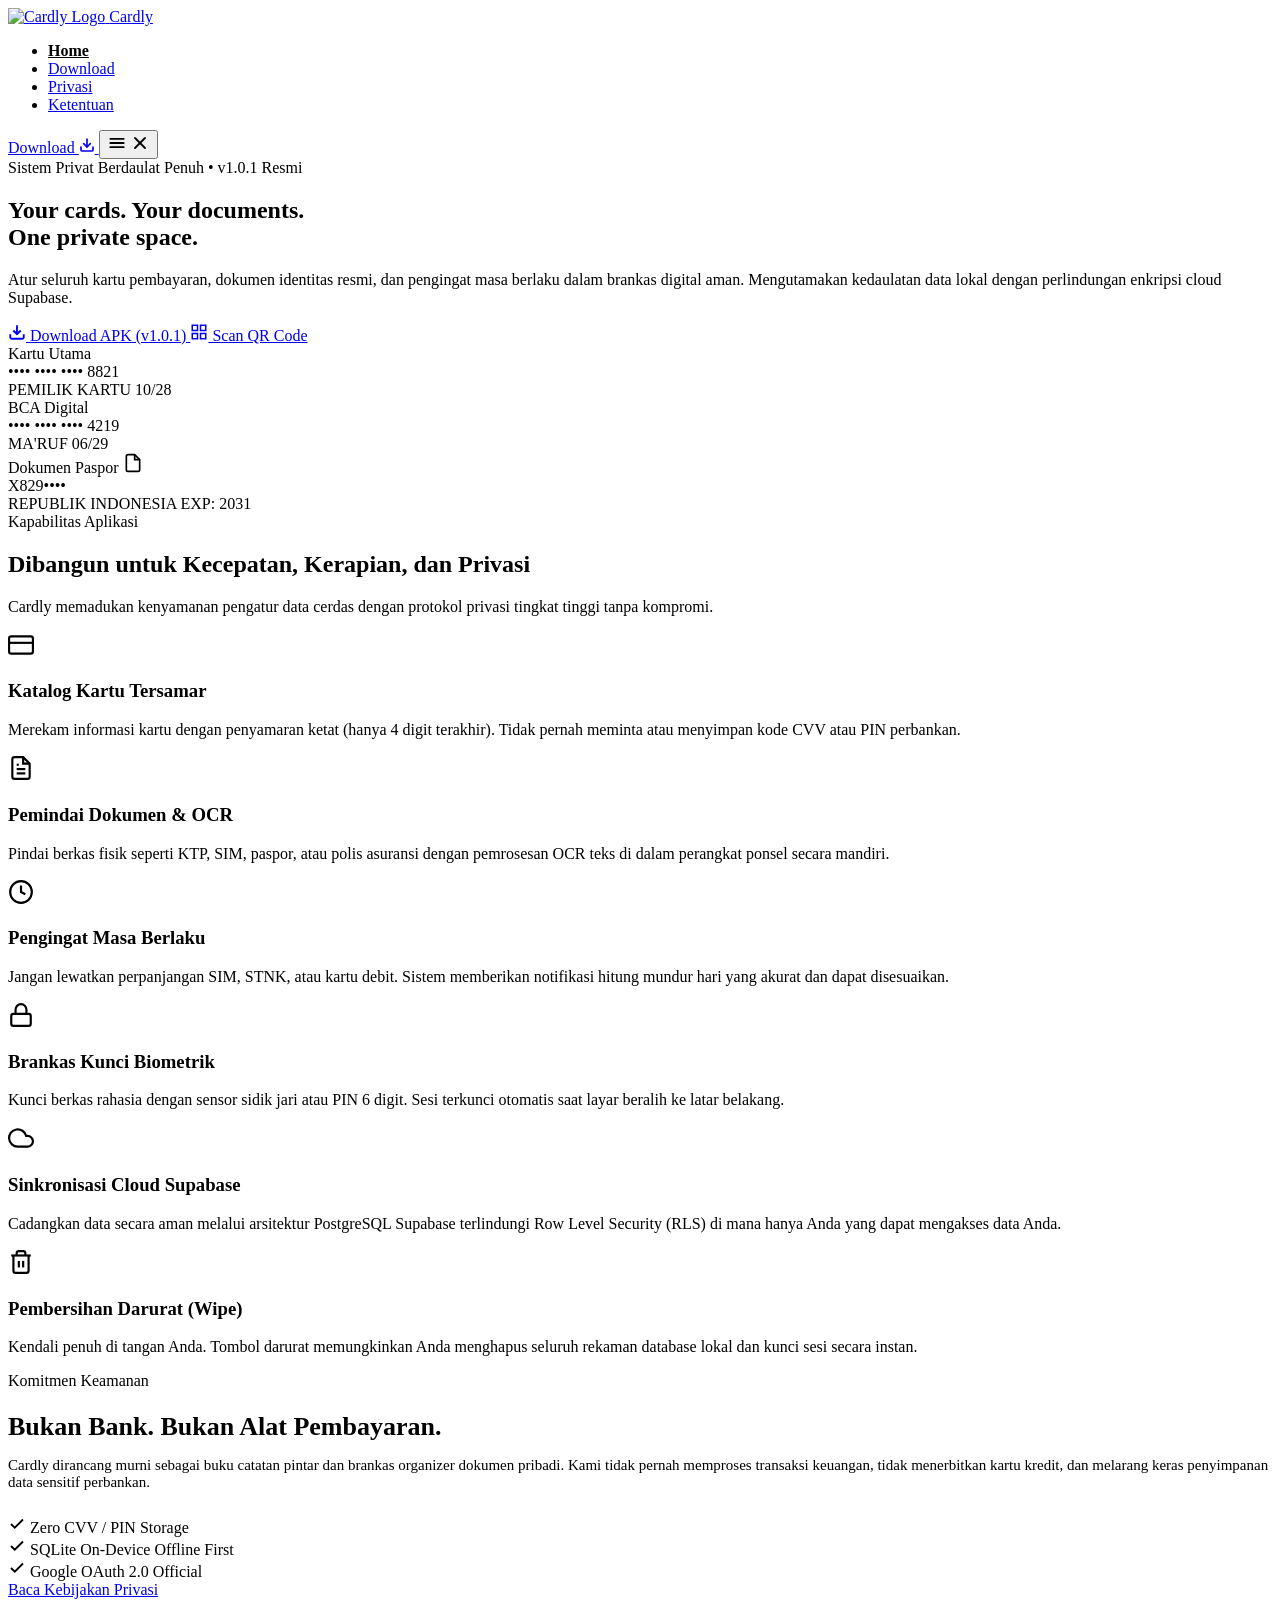
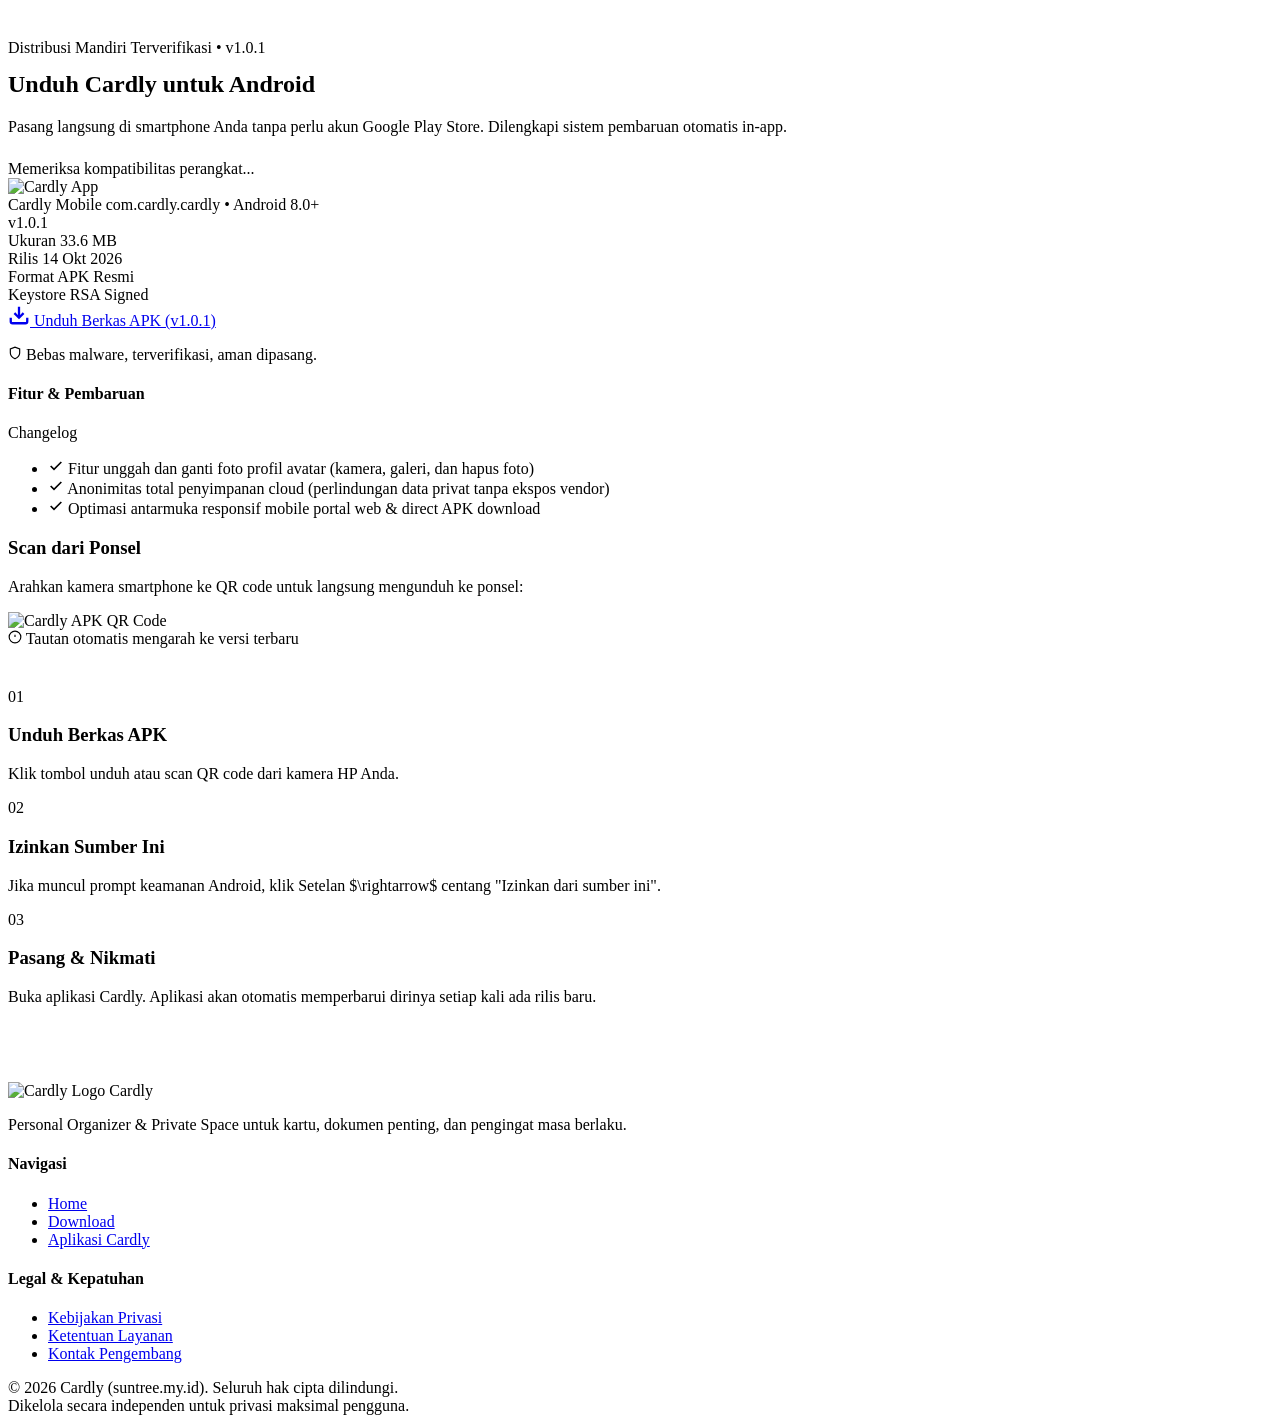
==== landing_page/index.html @ ea5ee7ed "perf(android): enable R8 minification, resource shrinking, and optimize APK to 33.6MB (-65%)" ====
<!DOCTYPE html>
<html lang="id">
<head>
  <meta charset="UTF-8">
  <meta name="viewport" content="width=device-width, initial-scale=1.0">
  <title>Cardly - Your cards. Your documents. One private space.</title>
  <meta name="description" content="Cardly adalah aplikasi pengatur kartu identitas, dokumen penting, dan pengingat masa berlaku dengan keamanan SQLite lokal dan sinkronisasi aman Supabase.">
  <meta name="keywords" content="Cardly, Card Organizer, Private Space, Secure Wallet, Document Manager, Offline-First, Supabase">
  <link rel="canonical" href="https://cardly.suntree.my.id/">
  <link rel="icon" type="image/png" sizes="32x32" href="/favicon.png?v=2">
  <link rel="icon" type="image/png" sizes="192x192" href="/app_icon.png?v=2">
  <link rel="apple-touch-icon" sizes="180x180" href="/app_icon.png?v=2">
  <link rel="stylesheet" href="/style.css">
</head>
<body>
  <!-- Ambient Glow Effects -->
  <div class="ambient-glow"></div>
  <div class="ambient-glow-bottom"></div>

  <!-- Site Navigation -->
  <header class="site-header">
    <div class="container">
      <nav class="nav-shell">
        <a href="/" class="brand-lockup">
          <img src="/logo_1.svg" alt="Cardly Logo" width="36" height="36" class="brand-logo-img">
          <span class="brand-name">Cardly</span>
        </a>
        <ul class="nav-links">
          <li><a href="/" style="color: var(--lime); font-weight: 600;">Home</a></li>
          <li><a href="/download">Download</a></li>
          <li><a href="/privacy">Privasi</a></li>
          <li><a href="/terms">Ketentuan</a></li>
        </ul>
        <div class="nav-actions">
          <a href="/download" class="nav-btn">
            Download
            <svg width="16" height="16" viewBox="0 0 24 24" fill="none" stroke="currentColor" stroke-width="2.5" stroke-linecap="round" stroke-linejoin="round"><path d="M21 15v4a2 2 0 0 1-2 2H5a2 2 0 0 1-2-2v-4"/><polyline points="7 10 12 15 17 10"/><line x1="12" y1="15" x2="12" y2="3"/></svg>
          </a>
          <button class="nav-toggle" aria-label="Buka navigasi" type="button">
            <svg class="icon-menu" width="20" height="20" viewBox="0 0 24 24" fill="none" stroke="currentColor" stroke-width="2.2" stroke-linecap="round"><line x1="4" y1="7" x2="20" y2="7"/><line x1="4" y1="12" x2="20" y2="12"/><line x1="4" y1="17" x2="20" y2="17"/></svg>
            <svg class="icon-close" width="20" height="20" viewBox="0 0 24 24" fill="none" stroke="currentColor" stroke-width="2.2" stroke-linecap="round"><line x1="18" y1="6" x2="6" y2="18"/><line x1="6" y1="6" x2="18" y2="18"/></svg>
          </button>
        </div>
      </nav>
    </div>
  </header>

  <!-- Hero Section -->
  <main>
    <section class="hero-section">
      <div class="container">
        <div class="badge-pill">
          <span class="pulse-indicator"></span>
          Sistem Privat Berdaulat Penuh • <span data-cardly-version>v1.0.1</span> Resmi
        </div>
        <h1 class="hero-title">
          Your cards. Your documents.<br>One private space.
        </h1>
        <p class="hero-subtitle">
          Atur seluruh kartu pembayaran, dokumen identitas resmi, dan pengingat masa berlaku dalam brankas digital aman. Mengutamakan kedaulatan data lokal dengan perlindungan enkripsi cloud Supabase.
        </p>
        <div class="hero-cta-group">
          <a href="/download" class="btn-primary" data-cardly-download>
            <svg width="18" height="18" viewBox="0 0 24 24" fill="none" stroke="currentColor" stroke-width="2.5"><path d="M21 15v4a2 2 0 0 1-2 2H5a2 2 0 0 1-2-2v-4"/><polyline points="7 10 12 15 17 10"/><line x1="12" y1="15" x2="12" y2="3"/></svg>
            Download APK (<span data-cardly-version>v1.0.1</span>)
          </a>
          <a href="#download" class="btn-secondary">
            <svg width="18" height="18" viewBox="0 0 24 24" fill="none" stroke="currentColor" stroke-width="2"><rect x="3" y="3" width="7" height="7"/><rect x="14" y="3" width="7" height="7"/><rect x="14" y="14" width="7" height="7"/><rect x="3" y="14" width="7" height="7"/></svg>
            Scan QR Code
          </a>
        </div>

        <!-- Floating Interactive Cards Stage -->
        <div class="showcase-stage">
          <div class="card-mockup-wrapper">
            <div class="card-visual-grid">
              <!-- Card 1: Lime Card -->
              <div class="sample-card card-lime">
                <div class="card-top">
                  <span class="card-issuer">Kartu Utama</span>
                  <div class="card-chip"></div>
                </div>
                <div class="card-number">•••• •••• •••• 8821</div>
                <div class="card-footer">
                  <span>PEMILIK KARTU</span>
                  <span>10/28</span>
                </div>
              </div>

              <!-- Card 2: Dark Charcoal Card -->
              <div class="sample-card card-ink">
                <div class="card-top">
                  <span class="card-issuer">BCA Digital</span>
                  <div class="card-chip"></div>
                </div>
                <div class="card-number">•••• •••• •••• 4219</div>
                <div class="card-footer">
                  <span>MA'RUF</span>
                  <span>06/29</span>
                </div>
              </div>

              <!-- Card 3: Ocean Blue Card -->
              <div class="sample-card card-ocean">
                <div class="card-top">
                  <span class="card-issuer">Dokumen Paspor</span>
                  <svg width="20" height="20" viewBox="0 0 24 24" fill="none" stroke="currentColor" stroke-width="2"><path d="M14 2H6a2 2 0 0 0-2 2v16a2 2 0 0 0 2 2h12a2 2 0 0 0 2-2V8z"/><polyline points="14 2 14 8 20 8"/></svg>
                </div>
                <div class="card-number">X829••••</div>
                <div class="card-footer">
                  <span>REPUBLIK INDONESIA</span>
                  <span>EXP: 2031</span>
                </div>
              </div>
            </div>
          </div>
        </div>
      </div>
    </section>

    <!-- Features Section -->
    <section id="features" class="container">
      <div class="section-heading-wrap">
        <span class="section-tag">Kapabilitas Aplikasi</span>
        <h2 class="section-title">Dibangun untuk Kecepatan, Kerapian, dan Privasi</h2>
        <p class="section-desc">Cardly memadukan kenyamanan pengatur data cerdas dengan protokol privasi tingkat tinggi tanpa kompromi.</p>
      </div>

      <div class="features-grid">
        <div class="feature-card">
          <div class="feature-icon">
            <svg width="26" height="26" viewBox="0 0 24 24" fill="none" stroke="currentColor" stroke-width="2"><rect x="1" y="4" width="22" height="16" rx="2" ry="2"/><line x1="1" y1="10" x2="23" y2="10"/></svg>
          </div>
          <h3 class="feature-title">Katalog Kartu Tersamar</h3>
          <p class="feature-desc">Merekam informasi kartu dengan penyamaran ketat (hanya 4 digit terakhir). Tidak pernah meminta atau menyimpan kode CVV atau PIN perbankan.</p>
        </div>

        <div class="feature-card">
          <div class="feature-icon">
            <svg width="26" height="26" viewBox="0 0 24 24" fill="none" stroke="currentColor" stroke-width="2"><path d="M14 2H6a2 2 0 0 0-2 2v16a2 2 0 0 0 2 2h12a2 2 0 0 0 2-2V8z"/><polyline points="14 2 14 8 20 8"/><line x1="16" y1="13" x2="8" y2="13"/><line x1="16" y1="17" x2="8" y2="17"/><polyline points="10 9 9 9 8 9"/></svg>
          </div>
          <h3 class="feature-title">Pemindai Dokumen & OCR</h3>
          <p class="feature-desc">Pindai berkas fisik seperti KTP, SIM, paspor, atau polis asuransi dengan pemrosesan OCR teks di dalam perangkat ponsel secara mandiri.</p>
        </div>

        <div class="feature-card">
          <div class="feature-icon">
            <svg width="26" height="26" viewBox="0 0 24 24" fill="none" stroke="currentColor" stroke-width="2"><circle cx="12" cy="12" r="10"/><polyline points="12 6 12 12 16 14"/></svg>
          </div>
          <h3 class="feature-title">Pengingat Masa Berlaku</h3>
          <p class="feature-desc">Jangan lewatkan perpanjangan SIM, STNK, atau kartu debit. Sistem memberikan notifikasi hitung mundur hari yang akurat dan dapat disesuaikan.</p>
        </div>

        <div class="feature-card">
          <div class="feature-icon">
            <svg width="26" height="26" viewBox="0 0 24 24" fill="none" stroke="currentColor" stroke-width="2"><rect x="3" y="11" width="18" height="11" rx="2" ry="2"/><path d="M7 11V7a5 5 0 0 1 10 0v4"/></svg>
          </div>
          <h3 class="feature-title">Brankas Kunci Biometrik</h3>
          <p class="feature-desc">Kunci berkas rahasia dengan sensor sidik jari atau PIN 6 digit. Sesi terkunci otomatis saat layar beralih ke latar belakang.</p>
        </div>

        <div class="feature-card">
          <div class="feature-icon">
            <svg width="26" height="26" viewBox="0 0 24 24" fill="none" stroke="currentColor" stroke-width="2"><path d="M18 10h-1.26A8 8 0 1 0 9 20h9a5 5 0 0 0 0-10z"/></svg>
          </div>
          <h3 class="feature-title">Sinkronisasi Cloud Supabase</h3>
          <p class="feature-desc">Cadangkan data secara aman melalui arsitektur PostgreSQL Supabase terlindungi Row Level Security (RLS) di mana hanya Anda yang dapat mengakses data Anda.</p>
        </div>

        <div class="feature-card">
          <div class="feature-icon">
            <svg width="26" height="26" viewBox="0 0 24 24" fill="none" stroke="currentColor" stroke-width="2"><polyline points="3 6 5 6 21 6"/><path d="M19 6v14a2 2 0 0 1-2 2H7a2 2 0 0 1-2-2V6m3 0V4a2 2 0 0 1 2-2h4a2 2 0 0 1 2 2v2"/><line x1="10" y1="11" x2="10" y2="17"/><line x1="14" y1="11" x2="14" y2="17"/></svg>
          </div>
          <h3 class="feature-title">Pembersihan Darurat (Wipe)</h3>
          <p class="feature-desc">Kendali penuh di tangan Anda. Tombol darurat memungkinkan Anda menghapus seluruh rekaman database lokal dan kunci sesi secara instan.</p>
        </div>
      </div>
    </section>

    <!-- Security Section -->
    <section id="security" class="container">
      <div class="security-banner">
        <div class="security-content">
          <span class="section-tag">Komitmen Keamanan</span>
          <h2 style="font-size: 26px; font-weight: 700; margin-bottom: 12px;">Bukan Bank. Bukan Alat Pembayaran.</h2>
          <p style="color: var(--text-secondary); font-size: 15px; margin-bottom: 24px;">
            Cardly dirancang murni sebagai buku catatan pintar dan brankas organizer dokumen pribadi. Kami tidak pernah memproses transaksi keuangan, tidak menerbitkan kartu kredit, dan melarang keras penyimpanan data sensitif perbankan.
          </p>
          <div class="security-badges">
            <div class="badge-item">
              <svg width="18" height="18" viewBox="0 0 24 24" fill="none" stroke="currentColor" stroke-width="2.5"><polyline points="20 6 9 17 4 12"/></svg>
              Zero CVV / PIN Storage
            </div>
            <div class="badge-item">
              <svg width="18" height="18" viewBox="0 0 24 24" fill="none" stroke="currentColor" stroke-width="2.5"><polyline points="20 6 9 17 4 12"/></svg>
              SQLite On-Device Offline First
            </div>
            <div class="badge-item">
              <svg width="18" height="18" viewBox="0 0 24 24" fill="none" stroke="currentColor" stroke-width="2.5"><polyline points="20 6 9 17 4 12"/></svg>
              Google OAuth 2.0 Official
            </div>
          </div>
        </div>
        <div>
          <a href="privacy.html" class="btn-primary" style="white-space: nowrap;">
            Baca Kebijakan Privasi
          </a>
        </div>
      </div>
    </section>

    <!-- Modern Download Section on Homepage -->
    <section id="download" class="container" style="padding-top: 40px; padding-bottom: 60px;">
      <div class="download-portal-hero" style="padding: 0;">
        <div class="badge-pill">
          <span class="pulse-indicator"></span>
          Distribusi Mandiri Terverifikasi • <span data-cardly-version>v1.0.1</span>
        </div>

        <h2 class="section-title" style="margin-top: 14px;">
          Unduh Cardly untuk Android
        </h2>
        <p class="section-desc" style="margin-bottom: 24px;">
          Pasang langsung di smartphone Anda tanpa perlu akun Google Play Store. Dilengkapi sistem pembaruan otomatis in-app.
        </p>

        <div class="device-detection-banner" data-device-hint>
          <span class="device-dot online"></span>
          Memeriksa kompatibilitas perangkat...
        </div>

        <!-- Download Cards Grid -->
        <div class="download-card-grid">
          <div class="download-action-card">
            <div class="card-brand-header">
              <div class="cardly-app-badge">
                <img src="/app_icon_120.png" alt="Cardly App" width="56" height="56" class="app-avatar-img">
                <div class="badge-text-meta">
                  <span class="app-title-main">Cardly Mobile</span>
                  <span class="app-package-sub">com.cardly.cardly • Android 8.0+</span>
                </div>
              </div>
              <div class="version-tag-pill" data-cardly-version>v1.0.1</div>
            </div>

            <div class="specs-pill-group">
              <div class="spec-chip">
                <span class="spec-label">Ukuran</span>
                <span class="spec-val" data-cardly-size>33.6 MB</span>
              </div>
              <div class="spec-chip">
                <span class="spec-label">Rilis</span>
                <span class="spec-val" data-cardly-date>14 Okt 2026</span>
              </div>
              <div class="spec-chip">
                <span class="spec-label">Format</span>
                <span class="spec-val">APK Resmi</span>
              </div>
              <div class="spec-chip">
                <span class="spec-label">Keystore</span>
                <span class="spec-val">RSA Signed</span>
              </div>
            </div>

            <div class="download-cta-block">
              <a href="https://github.com/Mrmarc-bit/cardly_apps/releases/download/v1.0.1/cardly-release-v1.0.1.apk" class="btn-primary btn-download-giant" data-cardly-download>
                <svg width="22" height="22" viewBox="0 0 24 24" fill="none" stroke="currentColor" stroke-width="2.5"><path d="M21 15v4a2 2 0 0 1-2 2H5a2 2 0 0 1-2-2v-4"/><polyline points="7 10 12 15 17 10"/><line x1="12" y1="15" x2="12" y2="3"/></svg>
                <span>Unduh Berkas APK (<span data-cardly-version>v1.0.1</span>)</span>
              </a>
              <p class="download-safety-notice">
                <svg width="14" height="14" viewBox="0 0 24 24" fill="none" stroke="currentColor" stroke-width="2"><path d="M12 22s8-4 8-10V5l-8-3-8 3v7c0 6 8 10 8 10z"/></svg>
                Bebas malware, terverifikasi, aman dipasang.
              </p>
            </div>

            <div class="changelog-card-inner">
              <div class="changelog-header-row">
                <h4>Fitur & Pembaruan</h4>
                <span class="changelog-badge-new">Changelog</span>
              </div>
              <ul class="changelog-bullet-list" data-cardly-changelog>
                <li class="changelog-item">
                  <svg class="changelog-icon" width="16" height="16" viewBox="0 0 24 24" fill="none" stroke="currentColor" stroke-width="2.5"><polyline points="20 6 9 17 4 12"/></svg>
                  <span>Fitur unggah dan ganti foto profil avatar (kamera, galeri, dan hapus foto)</span>
                </li>
                <li class="changelog-item">
                  <svg class="changelog-icon" width="16" height="16" viewBox="0 0 24 24" fill="none" stroke="currentColor" stroke-width="2.5"><polyline points="20 6 9 17 4 12"/></svg>
                  <span>Anonimitas total penyimpanan cloud (perlindungan data privat tanpa ekspos vendor)</span>
                </li>
                <li class="changelog-item">
                  <svg class="changelog-icon" width="16" height="16" viewBox="0 0 24 24" fill="none" stroke="currentColor" stroke-width="2.5"><polyline points="20 6 9 17 4 12"/></svg>
                  <span>Optimasi antarmuka responsif mobile portal web & direct APK download</span>
                </li>
              </ul>
            </div>
          </div>

          <div class="download-qr-card">
            <div class="qr-box-wrapper">
              <h3 class="qr-heading">Scan dari Ponsel</h3>
              <p class="qr-caption">Arahkan kamera smartphone ke QR code untuk langsung mengunduh ke ponsel:</p>
              
              <div class="qr-code-frame">
                <img src="https://api.qrserver.com/v1/create-qr-code/?size=220x220&margin=10&color=17-17-17&bgcolor=200-244-90&data=https%3A%2F%2Fgithub.com%2FMrmarc-bit%2Fcardly_apps%2Freleases%2Fdownload%2Fv1.0.1%2Fcardly-release-v1.0.1.apk" alt="Cardly APK QR Code" class="qr-image" data-cardly-qr>
              </div>

              <div class="qr-hint-pill">
                <svg width="14" height="14" viewBox="0 0 24 24" fill="none" stroke="currentColor" stroke-width="2"><circle cx="12" cy="12" r="10"/><line x1="12" y1="8" x2="12" y2="12"/><line x1="12" y1="16" x2="12.01" y2="16"/></svg>
                Tautan otomatis mengarah ke versi terbaru
              </div>
            </div>
          </div>
        </div>

        <!-- 3-Step Guide -->
        <div class="steps-grid" style="margin-top: 40px;">
          <div class="step-card">
            <div class="step-number">01</div>
            <h3 class="step-title">Unduh Berkas APK</h3>
            <p class="step-desc">Klik tombol unduh atau scan QR code dari kamera HP Anda.</p>
          </div>
          <div class="step-card">
            <div class="step-number">02</div>
            <h3 class="step-title">Izinkan Sumber Ini</h3>
            <p class="step-desc">Jika muncul prompt keamanan Android, klik Setelan $\rightarrow$ centang "Izinkan dari sumber ini".</p>
          </div>
          <div class="step-card">
            <div class="step-number">03</div>
            <h3 class="step-title">Pasang & Nikmati</h3>
            <p class="step-desc">Buka aplikasi Cardly. Aplikasi akan otomatis memperbarui dirinya setiap kali ada rilis baru.</p>
          </div>
        </div>
      </div>
    </section>
  </main>

  <!-- Site Footer -->
  <footer class="site-footer">
    <div class="container">
      <div class="footer-grid">
        <div class="footer-brand">
          <div class="brand-lockup">
            <img src="/logo_1.svg" alt="Cardly Logo" width="36" height="36" class="brand-logo-img">
            <span class="brand-name">Cardly</span>
          </div>
          <p>Personal Organizer & Private Space untuk kartu, dokumen penting, dan pengingat masa berlaku.</p>
        </div>

        <div class="footer-col">
          <h4>Navigasi</h4>
          <ul>
            <li><a href="/">Home</a></li>
            <li><a href="/download">Download</a></li>
            <li><a href="https://cardly.suntree.my.id">Aplikasi Cardly</a></li>
          </ul>
        </div>

        <div class="footer-col">
          <h4>Legal & Kepatuhan</h4>
          <ul>
            <li><a href="/privacy">Kebijakan Privasi</a></li>
            <li><a href="/terms">Ketentuan Layanan</a></li>
            <li><a href="mailto:muchlisinmaruf@gmail.com">Kontak Pengembang</a></li>
          </ul>
        </div>
      </div>

      <div class="footer-bottom">
        <div>&copy; 2026 Cardly (suntree.my.id). Seluruh hak cipta dilindungi.</div>
        <div>Dikelola secara independen untuk privasi maksimal pengguna.</div>
      </div>
    </div>
  </footer>

  <!-- Script Realtime Updater -->
  <script src="/app-updater.js"></script>
</body>
</html>
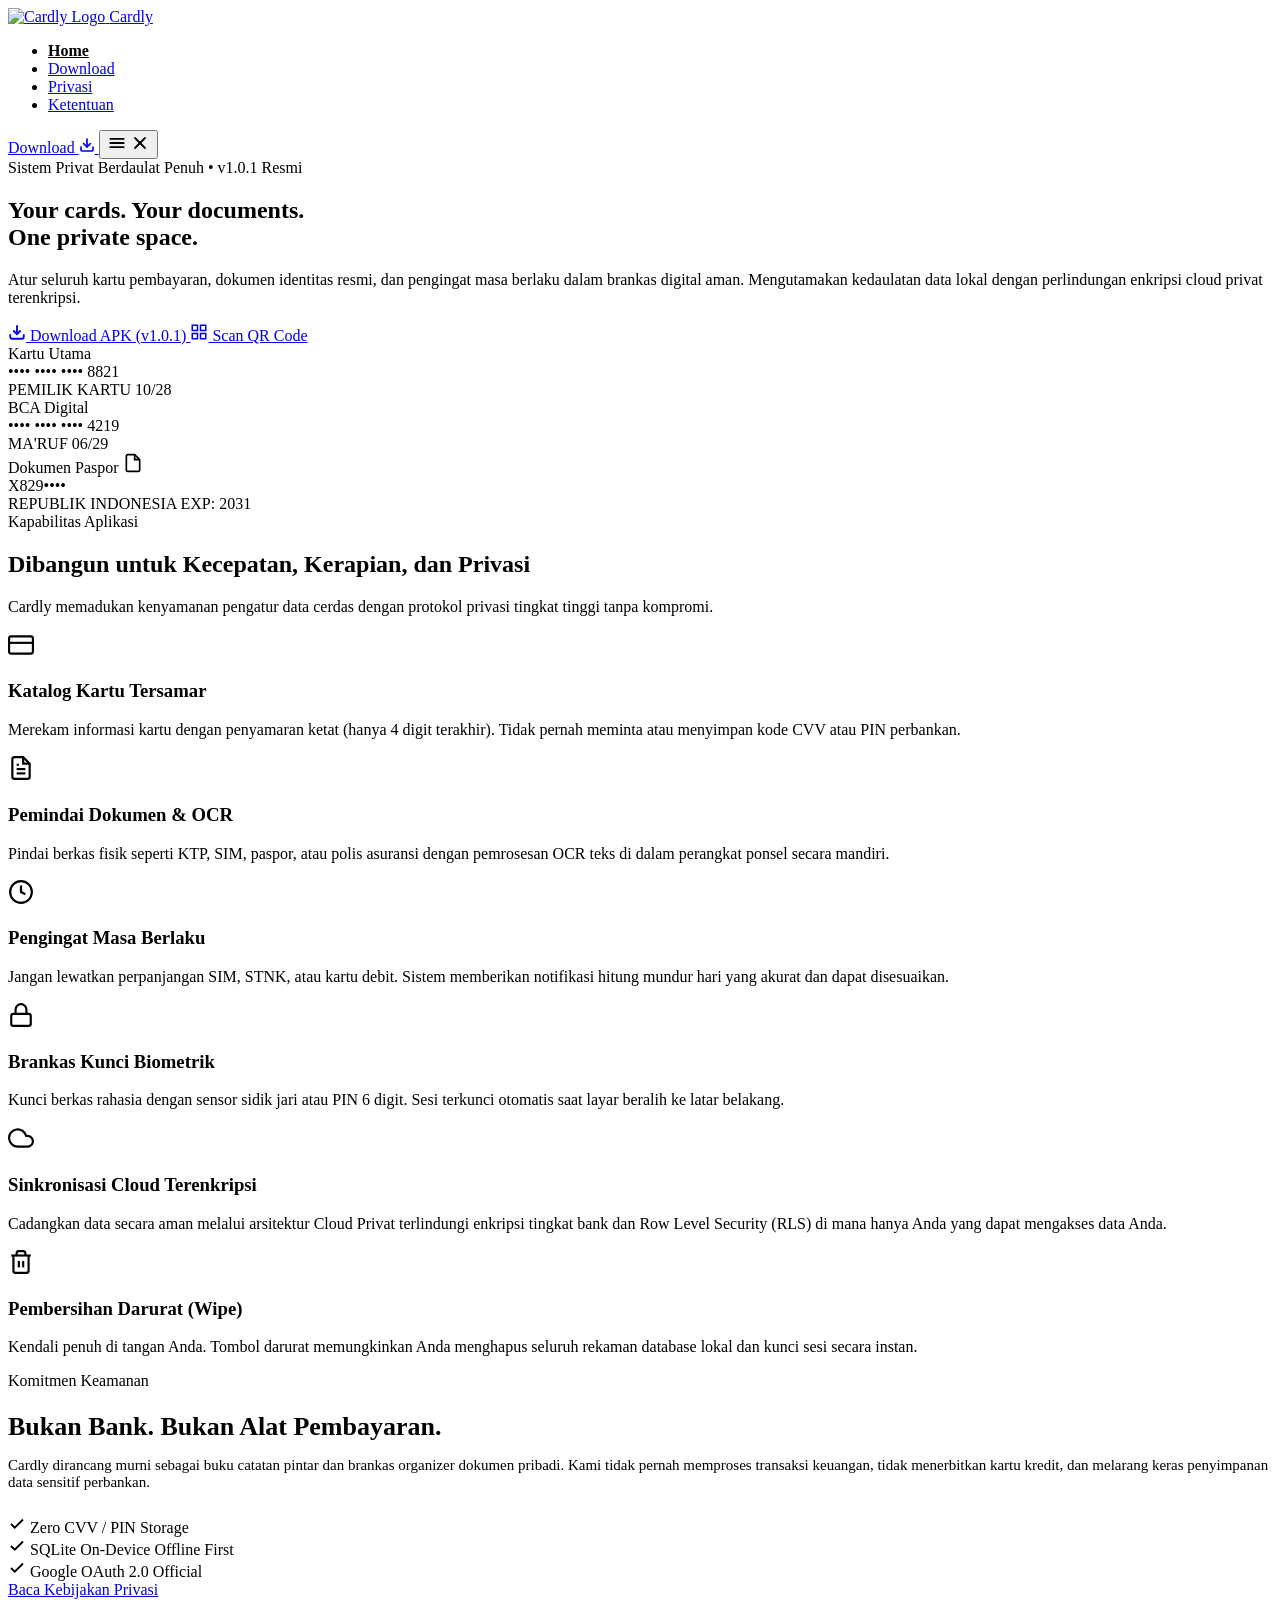
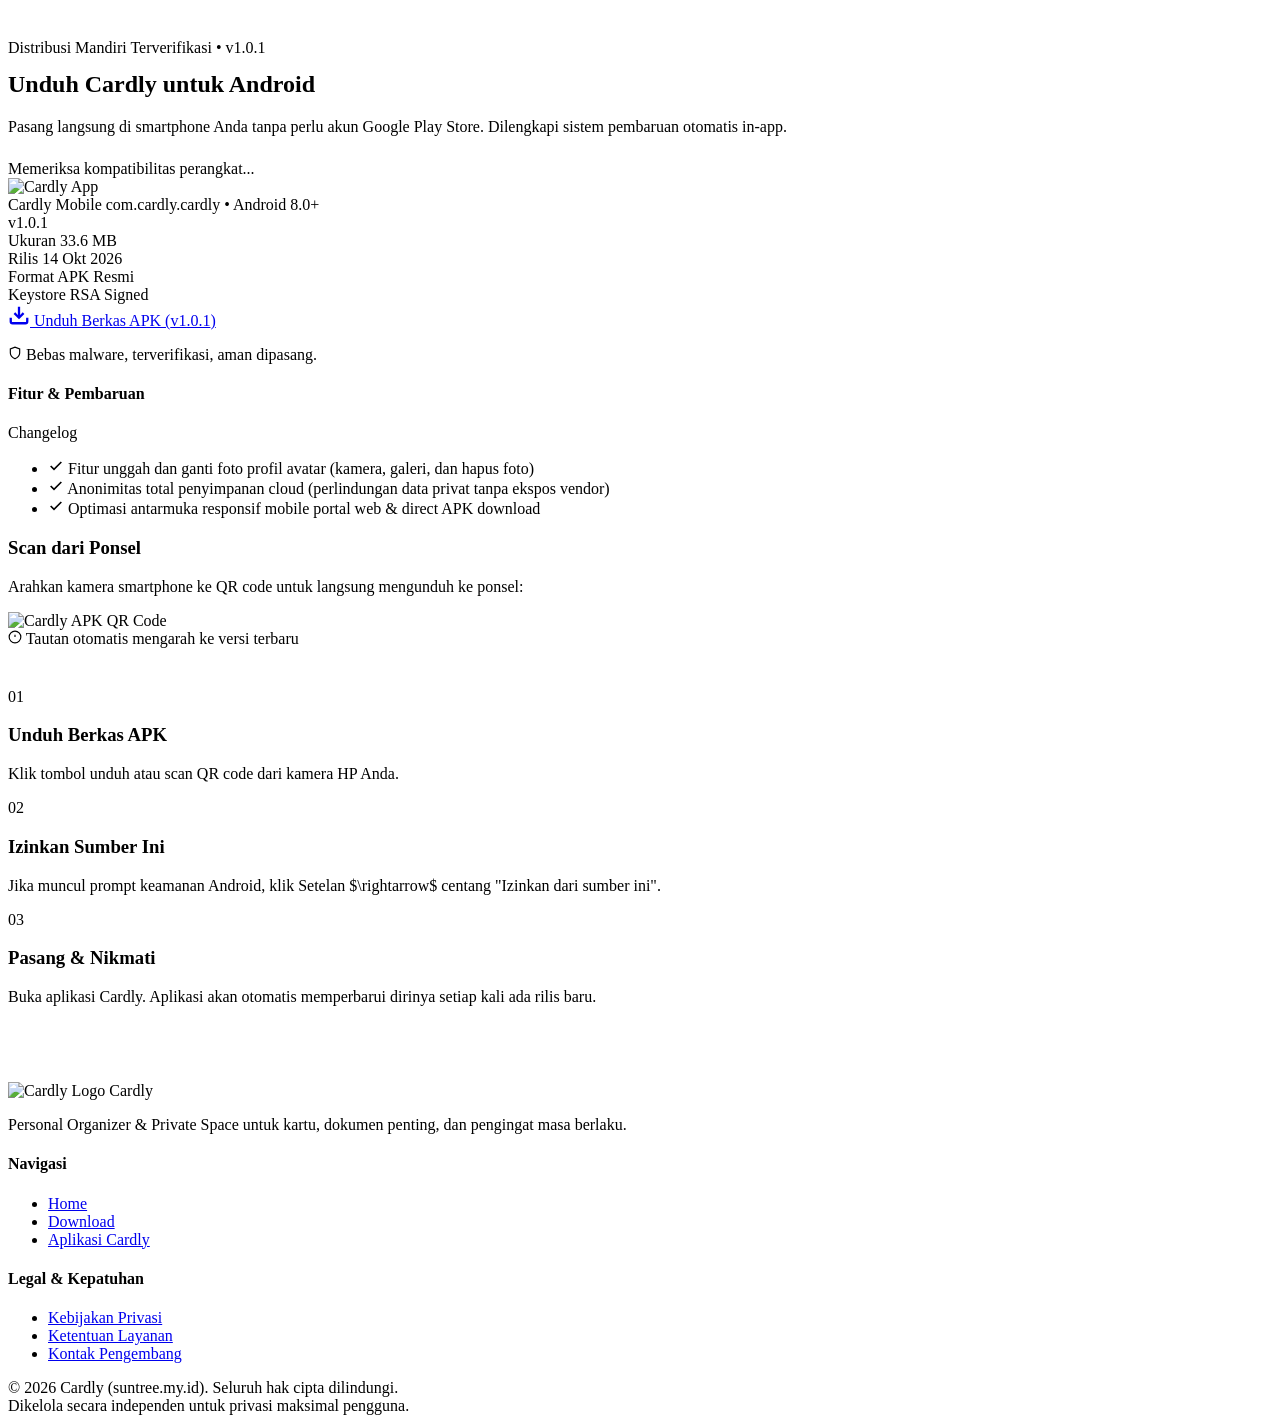
==== commit a94d5d46: "feat(web): intelligent device detection, auto-updater multi-arch variants, and zero manual edits" ====
--- a/landing_page/index.html
+++ b/landing_page/index.html
@@ -4,8 +4,8 @@
   <meta charset="UTF-8">
   <meta name="viewport" content="width=device-width, initial-scale=1.0">
   <title>Cardly - Your cards. Your documents. One private space.</title>
-  <meta name="description" content="Cardly adalah aplikasi pengatur kartu identitas, dokumen penting, dan pengingat masa berlaku dengan keamanan SQLite lokal dan sinkronisasi aman Supabase.">
-  <meta name="keywords" content="Cardly, Card Organizer, Private Space, Secure Wallet, Document Manager, Offline-First, Supabase">
+  <meta name="description" content="Cardly adalah aplikasi pengatur kartu identitas, dokumen penting, dan pengingat masa berlaku dengan keamanan SQLite lokal dan sinkronisasi cloud privat terenkripsi.">
+  <meta name="keywords" content="Cardly, Card Organizer, Private Space, Secure Wallet, Document Manager, Offline-First, Private Cloud">
   <link rel="canonical" href="https://cardly.suntree.my.id/">
   <link rel="icon" type="image/png" sizes="32x32" href="/favicon.png?v=2">
   <link rel="icon" type="image/png" sizes="192x192" href="/app_icon.png?v=2">
@@ -57,7 +57,7 @@
           Your cards. Your documents.<br>One private space.
         </h1>
         <p class="hero-subtitle">
-          Atur seluruh kartu pembayaran, dokumen identitas resmi, dan pengingat masa berlaku dalam brankas digital aman. Mengutamakan kedaulatan data lokal dengan perlindungan enkripsi cloud Supabase.
+          Atur seluruh kartu pembayaran, dokumen identitas resmi, dan pengingat masa berlaku dalam brankas digital aman. Mengutamakan kedaulatan data lokal dengan perlindungan enkripsi cloud privat terenkripsi.
         </p>
         <div class="hero-cta-group">
           <a href="/download" class="btn-primary" data-cardly-download>
@@ -163,8 +163,8 @@
           <div class="feature-icon">
             <svg width="26" height="26" viewBox="0 0 24 24" fill="none" stroke="currentColor" stroke-width="2"><path d="M18 10h-1.26A8 8 0 1 0 9 20h9a5 5 0 0 0 0-10z"/></svg>
           </div>
-          <h3 class="feature-title">Sinkronisasi Cloud Supabase</h3>
-          <p class="feature-desc">Cadangkan data secara aman melalui arsitektur PostgreSQL Supabase terlindungi Row Level Security (RLS) di mana hanya Anda yang dapat mengakses data Anda.</p>
+          <h3 class="feature-title">Sinkronisasi Cloud Terenkripsi</h3>
+          <p class="feature-desc">Cadangkan data secara aman melalui arsitektur Cloud Privat terlindungi enkripsi tingkat bank dan Row Level Security (RLS) di mana hanya Anda yang dapat mengakses data Anda.</p>
         </div>
 
         <div class="feature-card">
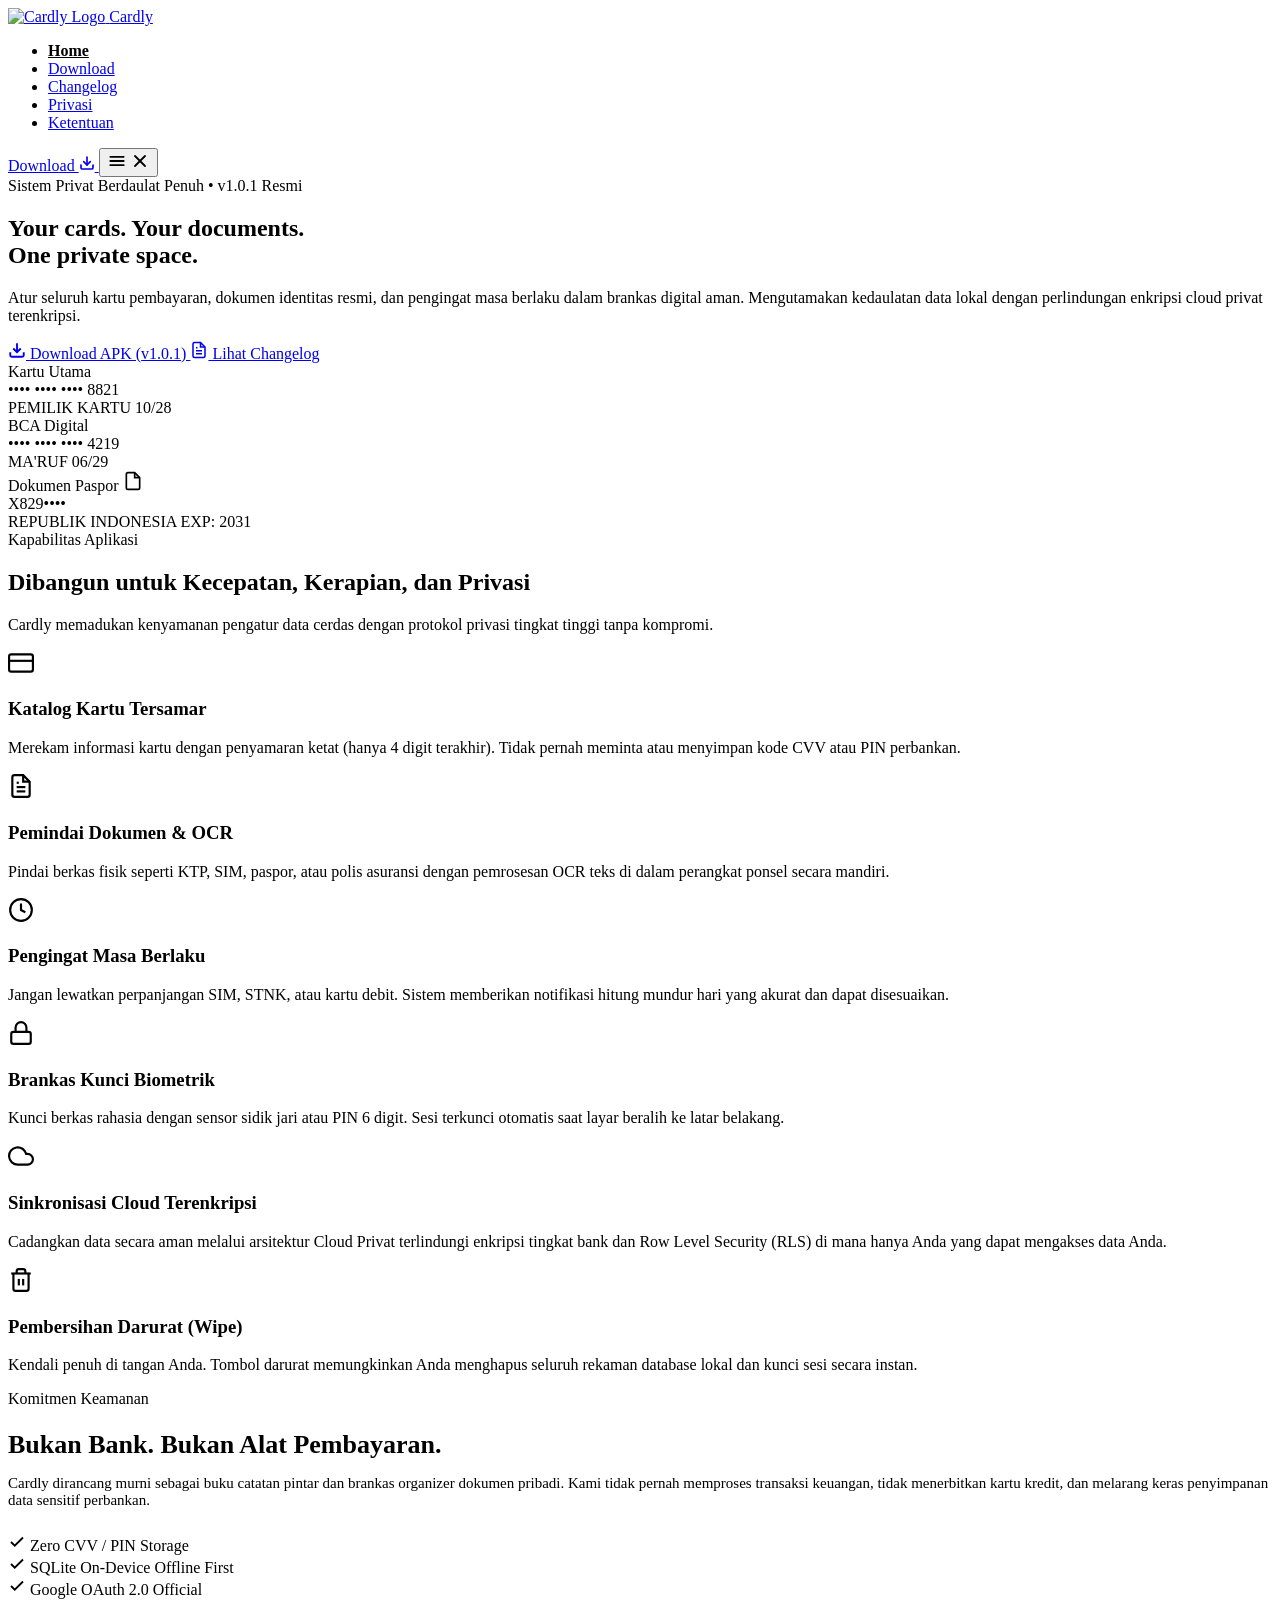
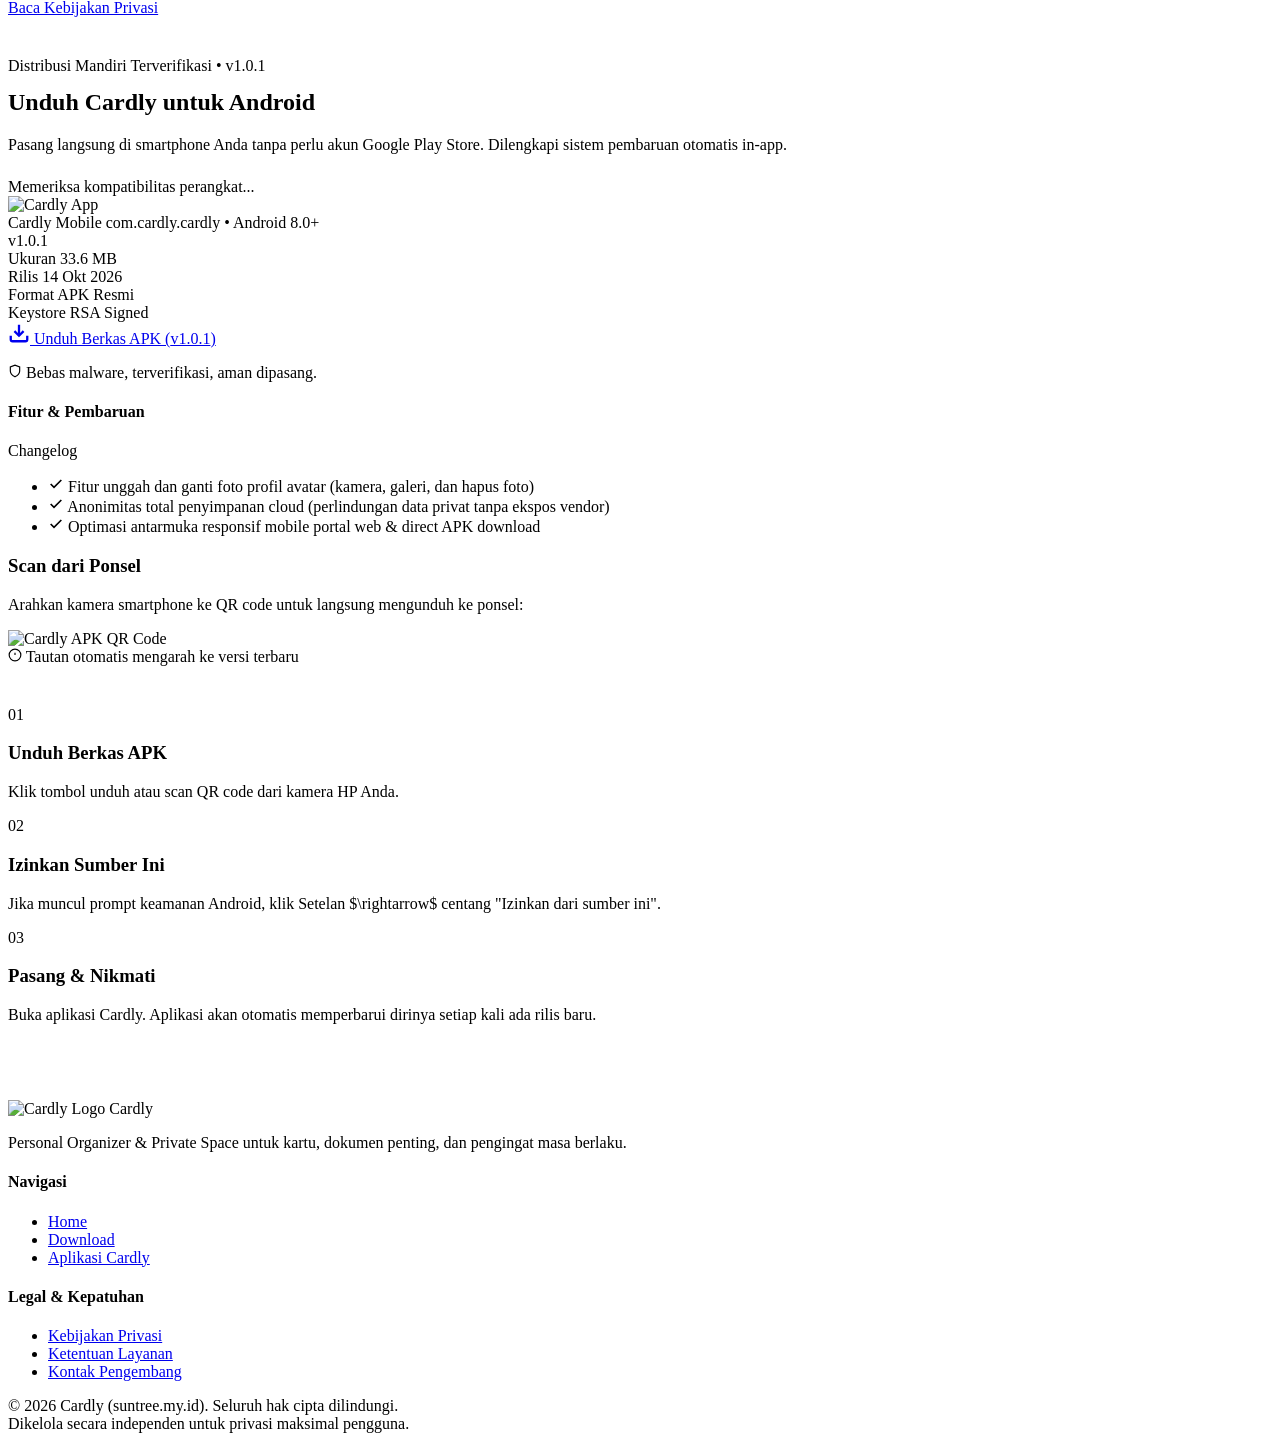
==== commit f170d504: "feat(web): remove scan QR section, implement shadcn-inspired changelog timeline, and add Universal A" ====
--- a/landing_page/index.html
+++ b/landing_page/index.html
@@ -28,6 +28,7 @@
         <ul class="nav-links">
           <li><a href="/" style="color: var(--lime); font-weight: 600;">Home</a></li>
           <li><a href="/download">Download</a></li>
+          <li><a href="/download#changelog">Changelog</a></li>
           <li><a href="/privacy">Privasi</a></li>
           <li><a href="/terms">Ketentuan</a></li>
         </ul>
@@ -64,9 +65,9 @@
             <svg width="18" height="18" viewBox="0 0 24 24" fill="none" stroke="currentColor" stroke-width="2.5"><path d="M21 15v4a2 2 0 0 1-2 2H5a2 2 0 0 1-2-2v-4"/><polyline points="7 10 12 15 17 10"/><line x1="12" y1="15" x2="12" y2="3"/></svg>
             Download APK (<span data-cardly-version>v1.0.1</span>)
           </a>
-          <a href="#download" class="btn-secondary">
-            <svg width="18" height="18" viewBox="0 0 24 24" fill="none" stroke="currentColor" stroke-width="2"><rect x="3" y="3" width="7" height="7"/><rect x="14" y="3" width="7" height="7"/><rect x="14" y="14" width="7" height="7"/><rect x="3" y="14" width="7" height="7"/></svg>
-            Scan QR Code
+          <a href="/download#changelog" class="btn-secondary">
+            <svg width="18" height="18" viewBox="0 0 24 24" fill="none" stroke="currentColor" stroke-width="2"><path d="M14 2H6a2 2 0 0 0-2 2v16a2 2 0 0 0 2 2h12a2 2 0 0 0 2-2V8z"/><polyline points="14 2 14 8 20 8"/><line x1="16" y1="13" x2="8" y2="13"/><line x1="16" y1="17" x2="8" y2="17"/><polyline points="10 9 9 9 8 9"/></svg>
+            Lihat Changelog
           </a>
         </div>
 
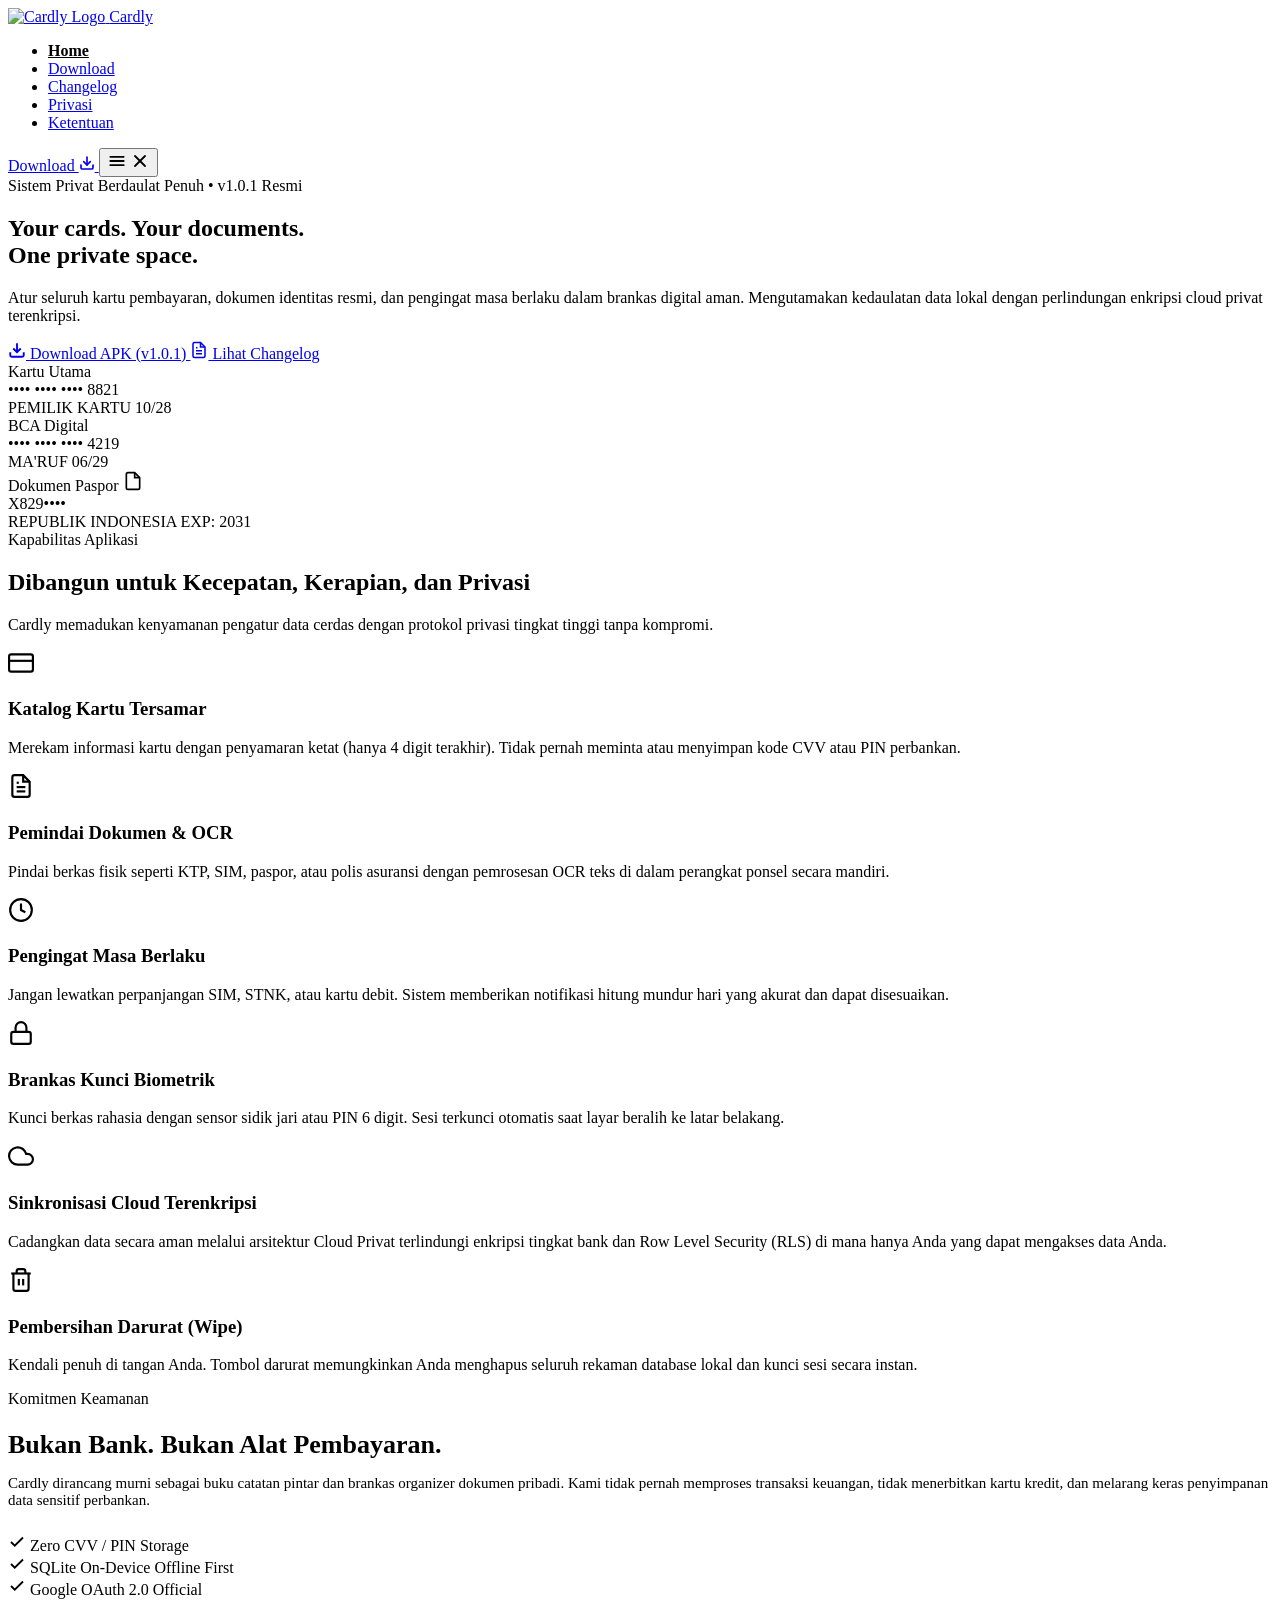
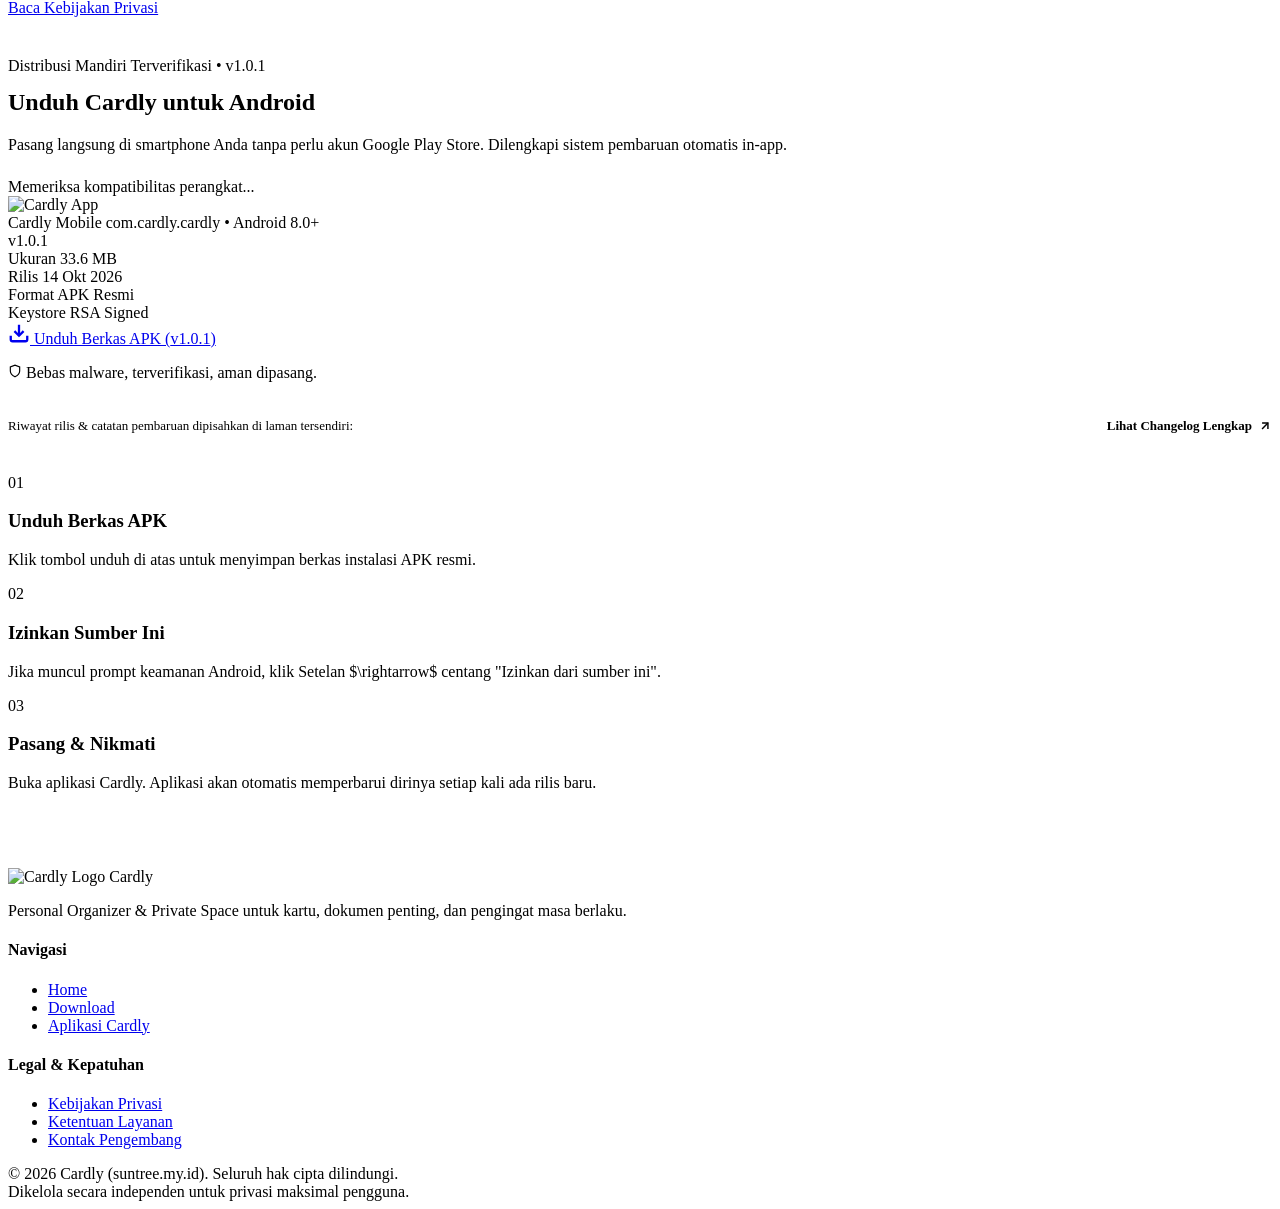
==== commit e1828ade: "feat(web): remove all QR scan sections and create dedicated /changelog page" ====
--- a/landing_page/index.html
+++ b/landing_page/index.html
@@ -28,7 +28,7 @@
         <ul class="nav-links">
           <li><a href="/" style="color: var(--lime); font-weight: 600;">Home</a></li>
           <li><a href="/download">Download</a></li>
-          <li><a href="/download#changelog">Changelog</a></li>
+          <li><a href="/changelog">Changelog</a></li>
           <li><a href="/privacy">Privasi</a></li>
           <li><a href="/terms">Ketentuan</a></li>
         </ul>
@@ -65,7 +65,7 @@
             <svg width="18" height="18" viewBox="0 0 24 24" fill="none" stroke="currentColor" stroke-width="2.5"><path d="M21 15v4a2 2 0 0 1-2 2H5a2 2 0 0 1-2-2v-4"/><polyline points="7 10 12 15 17 10"/><line x1="12" y1="15" x2="12" y2="3"/></svg>
             Download APK (<span data-cardly-version>v1.0.1</span>)
           </a>
-          <a href="/download#changelog" class="btn-secondary">
+          <a href="/changelog" class="btn-secondary">
             <svg width="18" height="18" viewBox="0 0 24 24" fill="none" stroke="currentColor" stroke-width="2"><path d="M14 2H6a2 2 0 0 0-2 2v16a2 2 0 0 0 2 2h12a2 2 0 0 0 2-2V8z"/><polyline points="14 2 14 8 20 8"/><line x1="16" y1="13" x2="8" y2="13"/><line x1="16" y1="17" x2="8" y2="17"/><polyline points="10 9 9 9 8 9"/></svg>
             Lihat Changelog
           </a>
@@ -274,41 +274,16 @@
               </p>
             </div>
 
-            <div class="changelog-card-inner">
-              <div class="changelog-header-row">
-                <h4>Fitur & Pembaruan</h4>
-                <span class="changelog-badge-new">Changelog</span>
-              </div>
-              <ul class="changelog-bullet-list" data-cardly-changelog>
-                <li class="changelog-item">
-                  <svg class="changelog-icon" width="16" height="16" viewBox="0 0 24 24" fill="none" stroke="currentColor" stroke-width="2.5"><polyline points="20 6 9 17 4 12"/></svg>
-                  <span>Fitur unggah dan ganti foto profil avatar (kamera, galeri, dan hapus foto)</span>
-                </li>
-                <li class="changelog-item">
-                  <svg class="changelog-icon" width="16" height="16" viewBox="0 0 24 24" fill="none" stroke="currentColor" stroke-width="2.5"><polyline points="20 6 9 17 4 12"/></svg>
-                  <span>Anonimitas total penyimpanan cloud (perlindungan data privat tanpa ekspos vendor)</span>
-                </li>
-                <li class="changelog-item">
-                  <svg class="changelog-icon" width="16" height="16" viewBox="0 0 24 24" fill="none" stroke="currentColor" stroke-width="2.5"><polyline points="20 6 9 17 4 12"/></svg>
-                  <span>Optimasi antarmuka responsif mobile portal web & direct APK download</span>
-                </li>
-              </ul>
-            </div>
-          </div>
-
-          <div class="download-qr-card">
-            <div class="qr-box-wrapper">
-              <h3 class="qr-heading">Scan dari Ponsel</h3>
-              <p class="qr-caption">Arahkan kamera smartphone ke QR code untuk langsung mengunduh ke ponsel:</p>
-              
-              <div class="qr-code-frame">
-                <img src="https://api.qrserver.com/v1/create-qr-code/?size=220x220&margin=10&color=17-17-17&bgcolor=200-244-90&data=https%3A%2F%2Fgithub.com%2FMrmarc-bit%2Fcardly_apps%2Freleases%2Fdownload%2Fv1.0.1%2Fcardly-release-v1.0.1.apk" alt="Cardly APK QR Code" class="qr-image" data-cardly-qr>
-              </div>
-
-              <div class="qr-hint-pill">
-                <svg width="14" height="14" viewBox="0 0 24 24" fill="none" stroke="currentColor" stroke-width="2"><circle cx="12" cy="12" r="10"/><line x1="12" y1="8" x2="12" y2="12"/><line x1="12" y1="16" x2="12.01" y2="16"/></svg>
-                Tautan otomatis mengarah ke versi terbaru
-              </div>
+            <!-- Architecture Variants Section (Auto-populated by app-updater.js) -->
+            <div class="variants-container" data-cardly-variants></div>
+
+            <!-- Link to Separate Changelog Page -->
+            <div style="margin-top: 20px; padding-top: 16px; border-top: 1px solid var(--border); display: flex; align-items: center; justify-content: space-between; flex-wrap: gap: 12px;">
+              <span style="font-size: 13px; color: var(--text-muted);">Riwayat rilis & catatan pembaruan dipisahkan di laman tersendiri:</span>
+              <a href="/changelog" style="display: inline-flex; align-items: center; gap: 6px; color: var(--lime); text-decoration: none; font-size: 13px; font-weight: 600;">
+                Lihat Changelog Lengkap
+                <svg width="14" height="14" viewBox="0 0 24 24" fill="none" stroke="currentColor" stroke-width="2.5"><line x1="7" y1="17" x2="17" y2="7"/><polyline points="7 7 17 7 17 17"/></svg>
+              </a>
             </div>
           </div>
         </div>
@@ -318,7 +293,7 @@
           <div class="step-card">
             <div class="step-number">01</div>
             <h3 class="step-title">Unduh Berkas APK</h3>
-            <p class="step-desc">Klik tombol unduh atau scan QR code dari kamera HP Anda.</p>
+            <p class="step-desc">Klik tombol unduh di atas untuk menyimpan berkas instalasi APK resmi.</p>
           </div>
           <div class="step-card">
             <div class="step-number">02</div>
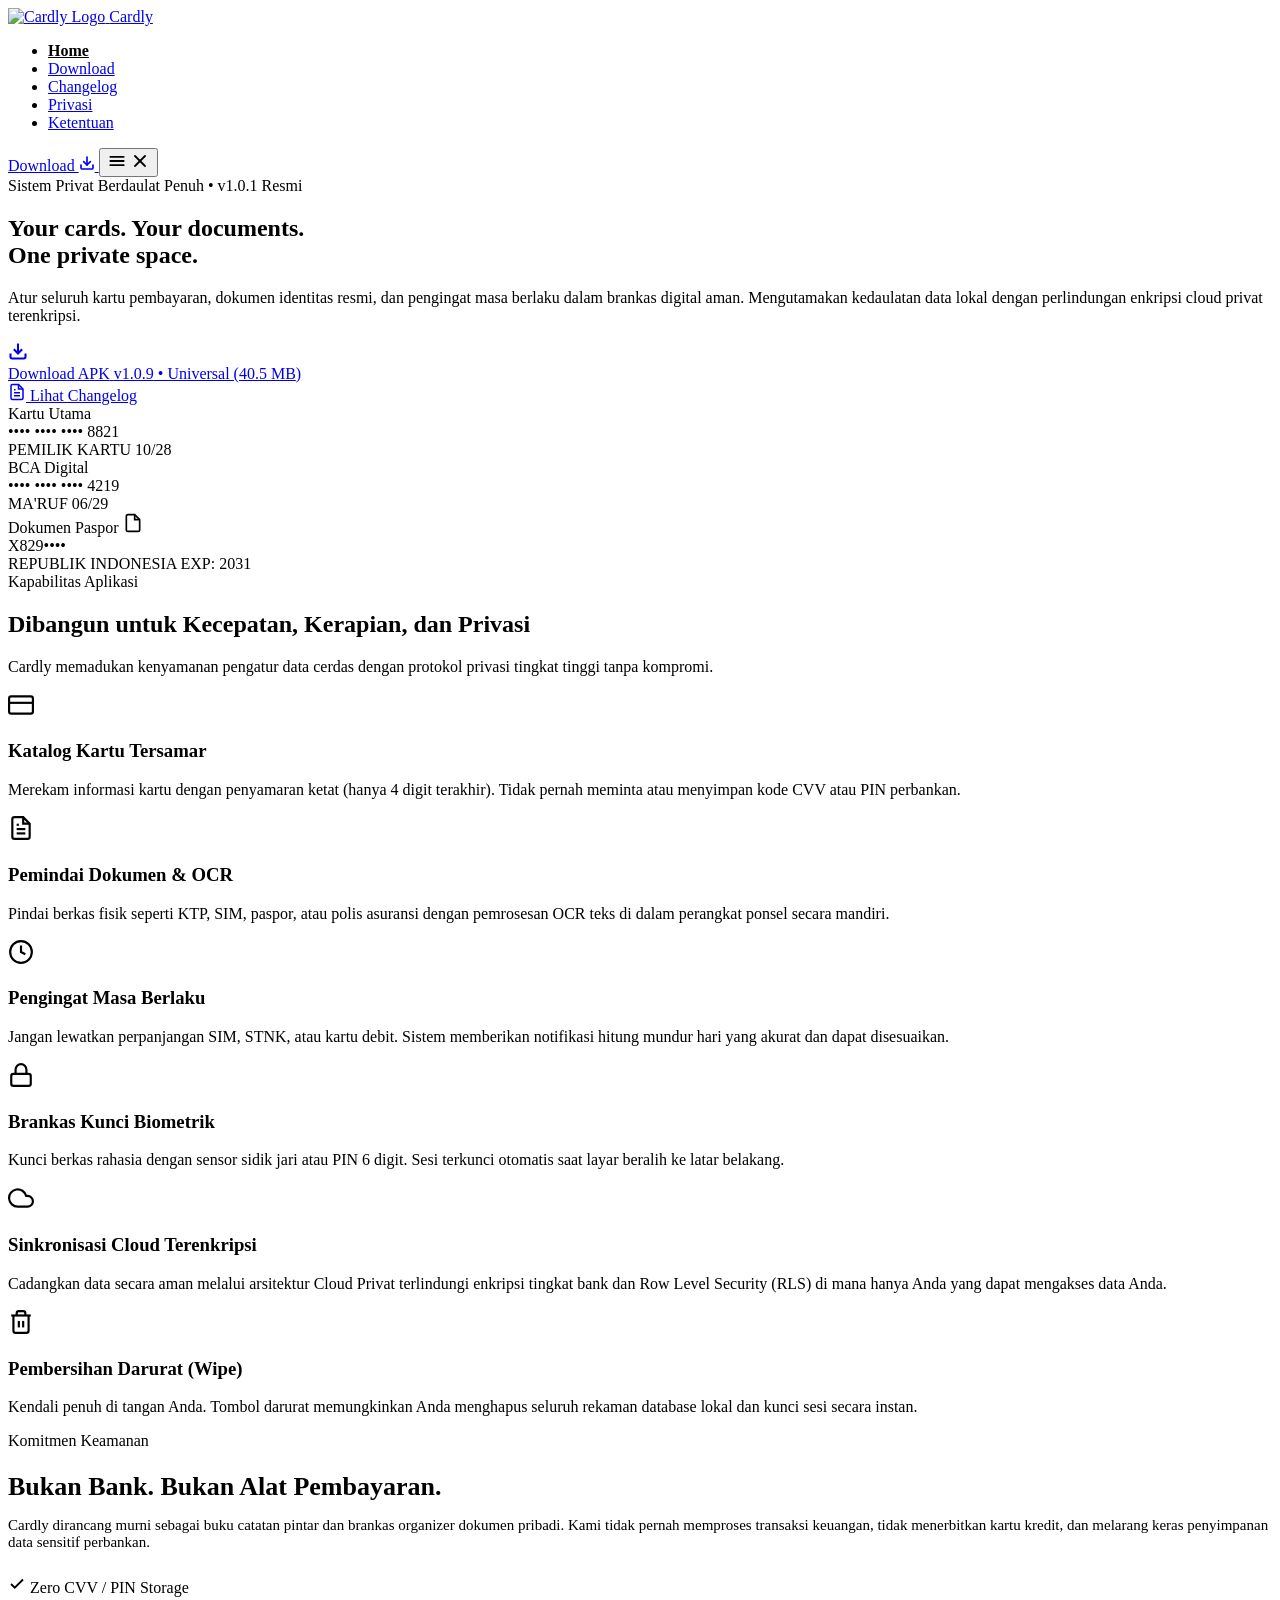
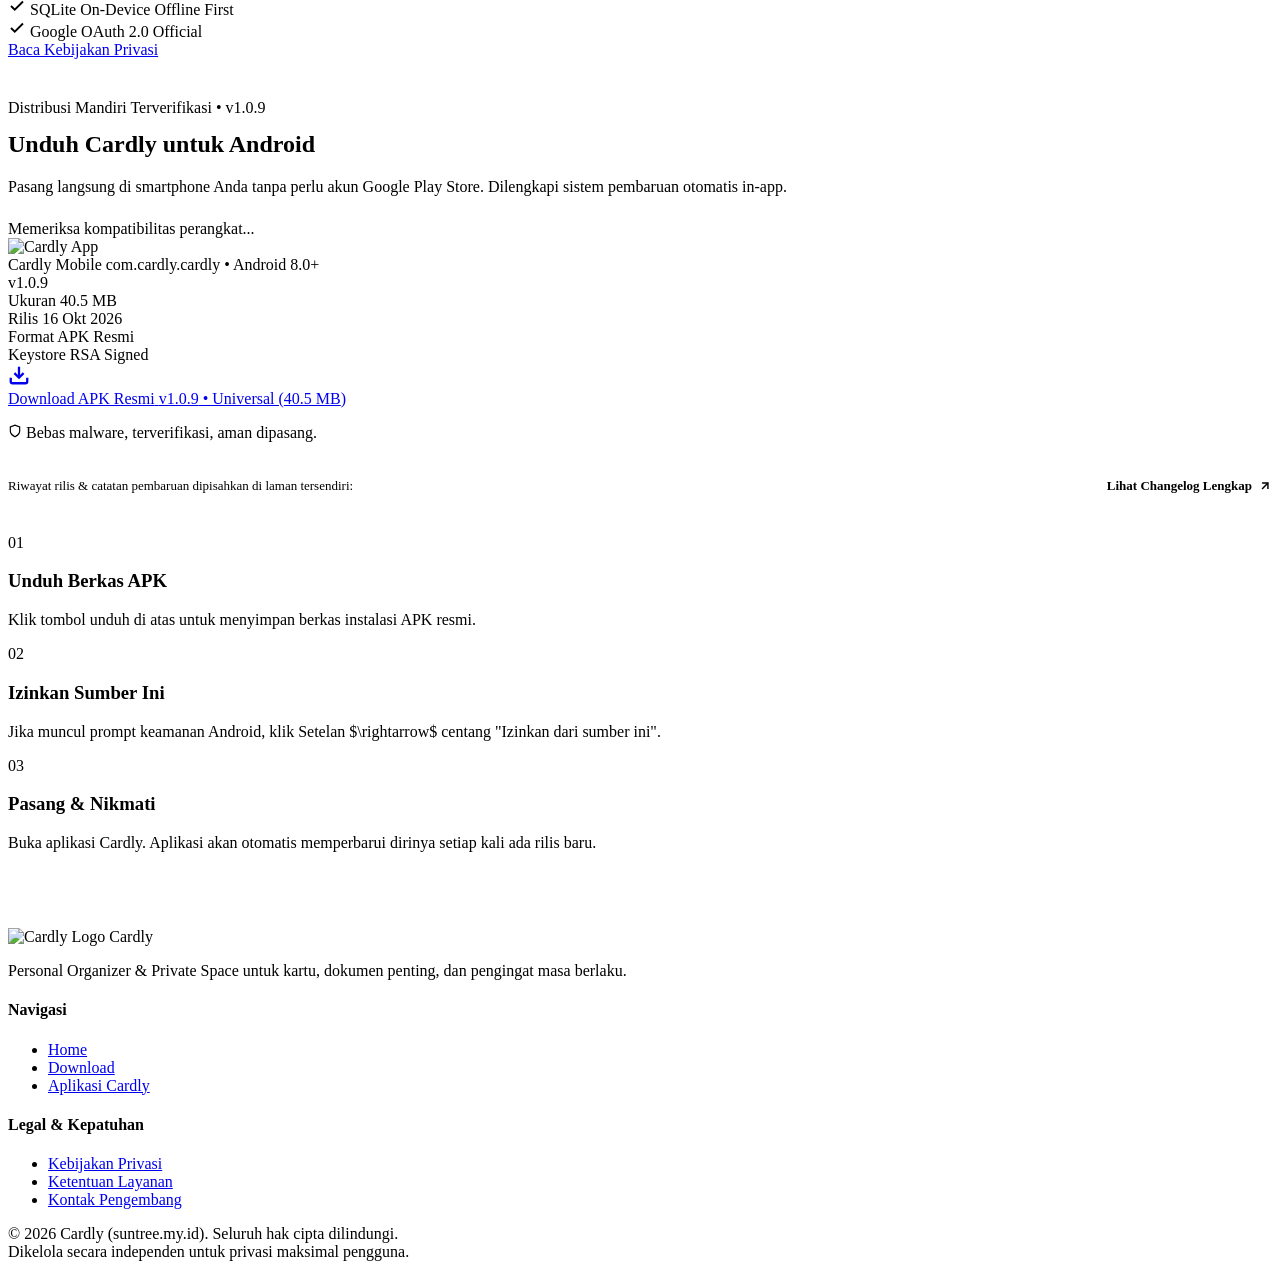
==== commit 672b2272: "feat: optimize landing page mobile responsiveness, biometric session lifecycle, toast modernization," ====
--- a/landing_page/index.html
+++ b/landing_page/index.html
@@ -62,12 +62,15 @@
         </p>
         <div class="hero-cta-group">
           <a href="/download" class="btn-primary" data-cardly-download>
-            <svg width="18" height="18" viewBox="0 0 24 24" fill="none" stroke="currentColor" stroke-width="2.5"><path d="M21 15v4a2 2 0 0 1-2 2H5a2 2 0 0 1-2-2v-4"/><polyline points="7 10 12 15 17 10"/><line x1="12" y1="15" x2="12" y2="3"/></svg>
-            Download APK (<span data-cardly-version>v1.0.1</span>)
+            <svg class="btn-icon" width="20" height="20" viewBox="0 0 24 24" fill="none" stroke="currentColor" stroke-width="2.5"><path d="M21 15v4a2 2 0 0 1-2 2H5a2 2 0 0 1-2-2v-4"/><polyline points="7 10 12 15 17 10"/><line x1="12" y1="15" x2="12" y2="3"/></svg>
+            <div class="btn-label-wrap">
+              <span class="btn-title">Download APK</span>
+              <span class="btn-meta"><span data-cardly-version>v1.0.9</span> • Universal (<span data-cardly-size>40.5 MB</span>)</span>
+            </div>
           </a>
           <a href="/changelog" class="btn-secondary">
-            <svg width="18" height="18" viewBox="0 0 24 24" fill="none" stroke="currentColor" stroke-width="2"><path d="M14 2H6a2 2 0 0 0-2 2v16a2 2 0 0 0 2 2h12a2 2 0 0 0 2-2V8z"/><polyline points="14 2 14 8 20 8"/><line x1="16" y1="13" x2="8" y2="13"/><line x1="16" y1="17" x2="8" y2="17"/><polyline points="10 9 9 9 8 9"/></svg>
-            Lihat Changelog
+            <svg class="btn-icon" width="18" height="18" viewBox="0 0 24 24" fill="none" stroke="currentColor" stroke-width="2"><path d="M14 2H6a2 2 0 0 0-2 2v16a2 2 0 0 0 2 2h12a2 2 0 0 0 2-2V8z"/><polyline points="14 2 14 8 20 8"/><line x1="16" y1="13" x2="8" y2="13"/><line x1="16" y1="17" x2="8" y2="17"/><polyline points="10 9 9 9 8 9"/></svg>
+            <span>Lihat Changelog</span>
           </a>
         </div>
 
@@ -215,7 +218,7 @@
       <div class="download-portal-hero" style="padding: 0;">
         <div class="badge-pill">
           <span class="pulse-indicator"></span>
-          Distribusi Mandiri Terverifikasi • <span data-cardly-version>v1.0.1</span>
+          Distribusi Mandiri Terverifikasi • <span data-cardly-version>v1.0.9</span>
         </div>
 
         <h2 class="section-title" style="margin-top: 14px;">
@@ -227,7 +230,7 @@
 
         <div class="device-detection-banner" data-device-hint>
           <span class="device-dot online"></span>
-          Memeriksa kompatibilitas perangkat...
+          <span class="device-hint-text">Memeriksa kompatibilitas perangkat...</span>
         </div>
 
         <!-- Download Cards Grid -->
@@ -241,17 +244,17 @@
                   <span class="app-package-sub">com.cardly.cardly • Android 8.0+</span>
                 </div>
               </div>
-              <div class="version-tag-pill" data-cardly-version>v1.0.1</div>
+              <div class="version-tag-pill" data-cardly-version>v1.0.9</div>
             </div>
 
             <div class="specs-pill-group">
               <div class="spec-chip">
                 <span class="spec-label">Ukuran</span>
-                <span class="spec-val" data-cardly-size>33.6 MB</span>
+                <span class="spec-val" data-cardly-size>40.5 MB</span>
               </div>
               <div class="spec-chip">
                 <span class="spec-label">Rilis</span>
-                <span class="spec-val" data-cardly-date>14 Okt 2026</span>
+                <span class="spec-val" data-cardly-date>16 Okt 2026</span>
               </div>
               <div class="spec-chip">
                 <span class="spec-label">Format</span>
@@ -264,13 +267,16 @@
             </div>
 
             <div class="download-cta-block">
-              <a href="https://github.com/Mrmarc-bit/cardly_apps/releases/download/v1.0.1/cardly-release-v1.0.1.apk" class="btn-primary btn-download-giant" data-cardly-download>
+              <a href="https://github.com/Mrmarc-bit/cardly_apps/releases/download/v1.0.9/cardly-release-v1.0.9.apk" class="btn-primary btn-download-giant" data-cardly-download>
                 <svg width="22" height="22" viewBox="0 0 24 24" fill="none" stroke="currentColor" stroke-width="2.5"><path d="M21 15v4a2 2 0 0 1-2 2H5a2 2 0 0 1-2-2v-4"/><polyline points="7 10 12 15 17 10"/><line x1="12" y1="15" x2="12" y2="3"/></svg>
-                <span>Unduh Berkas APK (<span data-cardly-version>v1.0.1</span>)</span>
+                <div class="btn-label-wrap">
+                  <span class="btn-title">Download APK Resmi</span>
+                  <span class="btn-meta"><span data-cardly-version>v1.0.9</span> • Universal (<span data-cardly-size>40.5 MB</span>)</span>
+                </div>
               </a>
               <p class="download-safety-notice">
                 <svg width="14" height="14" viewBox="0 0 24 24" fill="none" stroke="currentColor" stroke-width="2"><path d="M12 22s8-4 8-10V5l-8-3-8 3v7c0 6 8 10 8 10z"/></svg>
-                Bebas malware, terverifikasi, aman dipasang.
+                <span>Bebas malware, terverifikasi, aman dipasang.</span>
               </p>
             </div>
 
@@ -278,7 +284,7 @@
             <div class="variants-container" data-cardly-variants></div>
 
             <!-- Link to Separate Changelog Page -->
-            <div style="margin-top: 20px; padding-top: 16px; border-top: 1px solid var(--border); display: flex; align-items: center; justify-content: space-between; flex-wrap: gap: 12px;">
+            <div style="margin-top: 20px; padding-top: 16px; border-top: 1px solid var(--border); display: flex; align-items: center; justify-content: space-between; flex-wrap: wrap; gap: 12px;">
               <span style="font-size: 13px; color: var(--text-muted);">Riwayat rilis & catatan pembaruan dipisahkan di laman tersendiri:</span>
               <a href="/changelog" style="display: inline-flex; align-items: center; gap: 6px; color: var(--lime); text-decoration: none; font-size: 13px; font-weight: 600;">
                 Lihat Changelog Lengkap
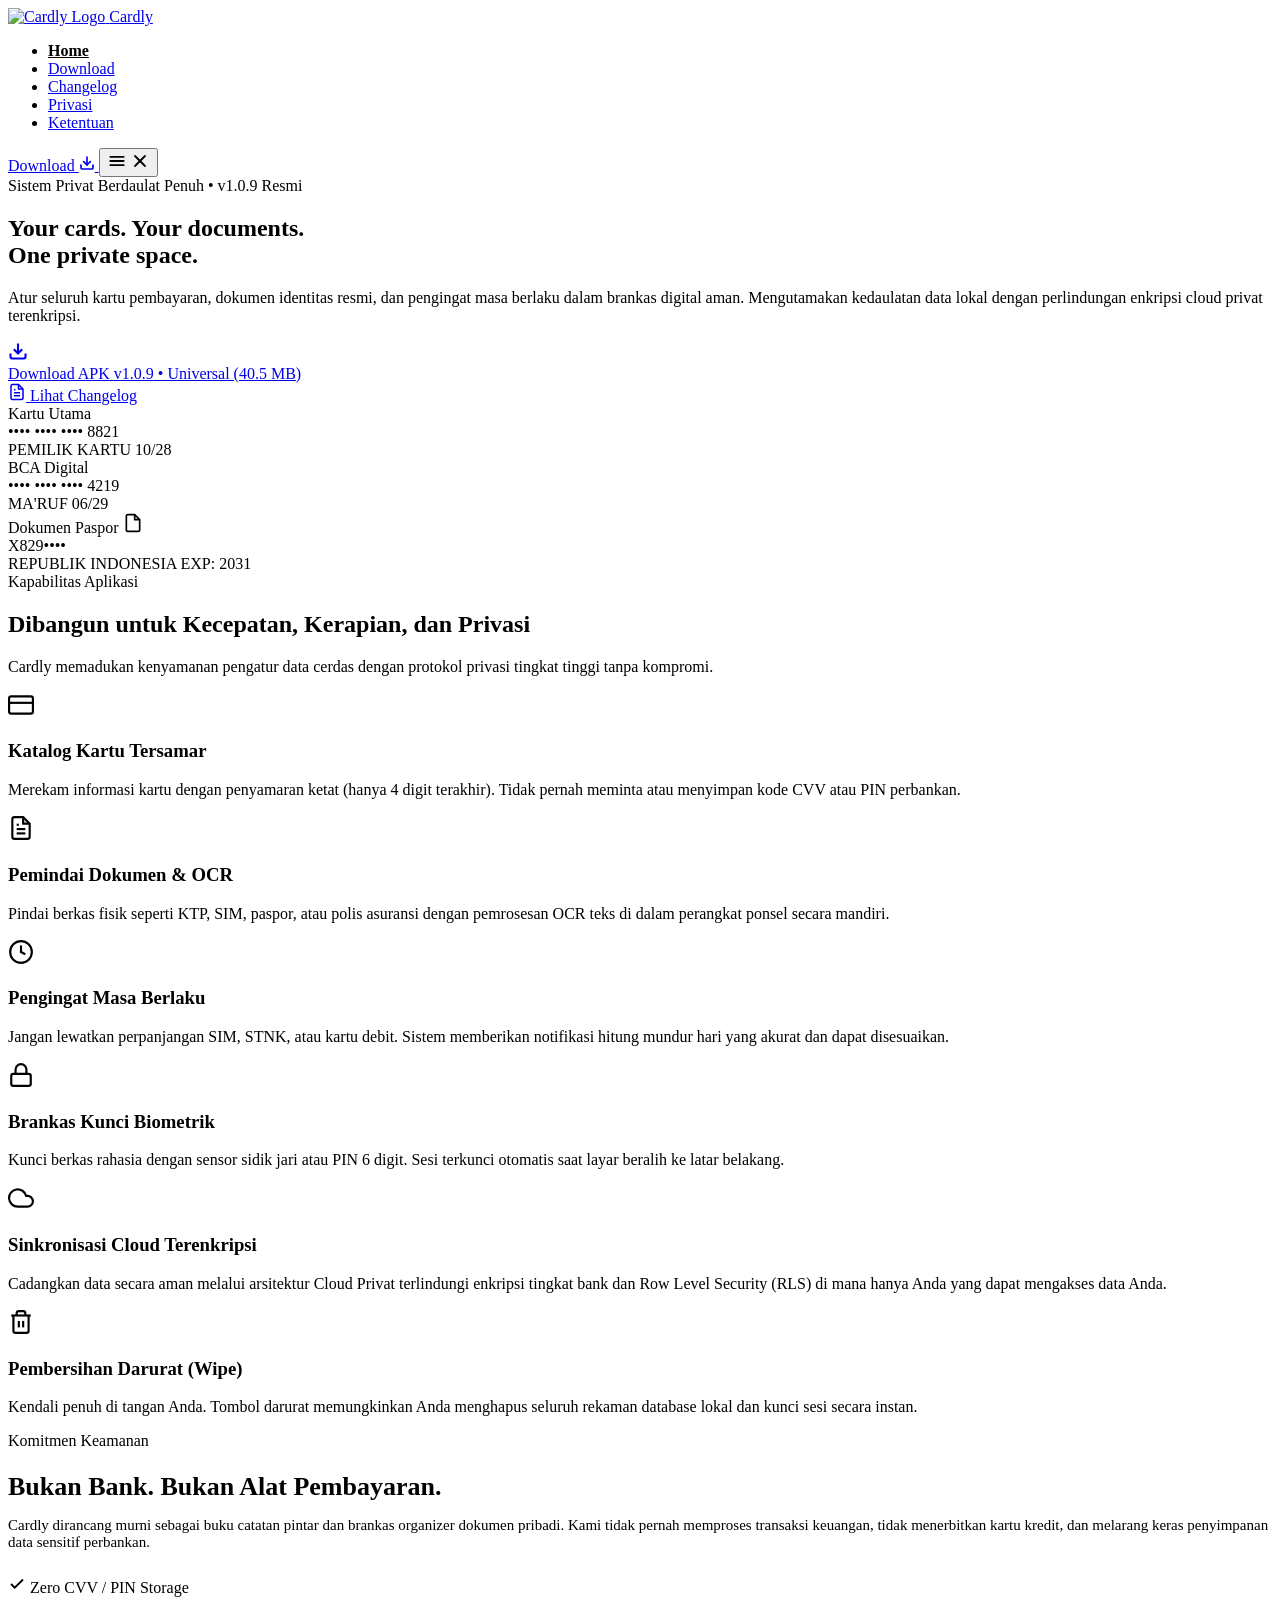
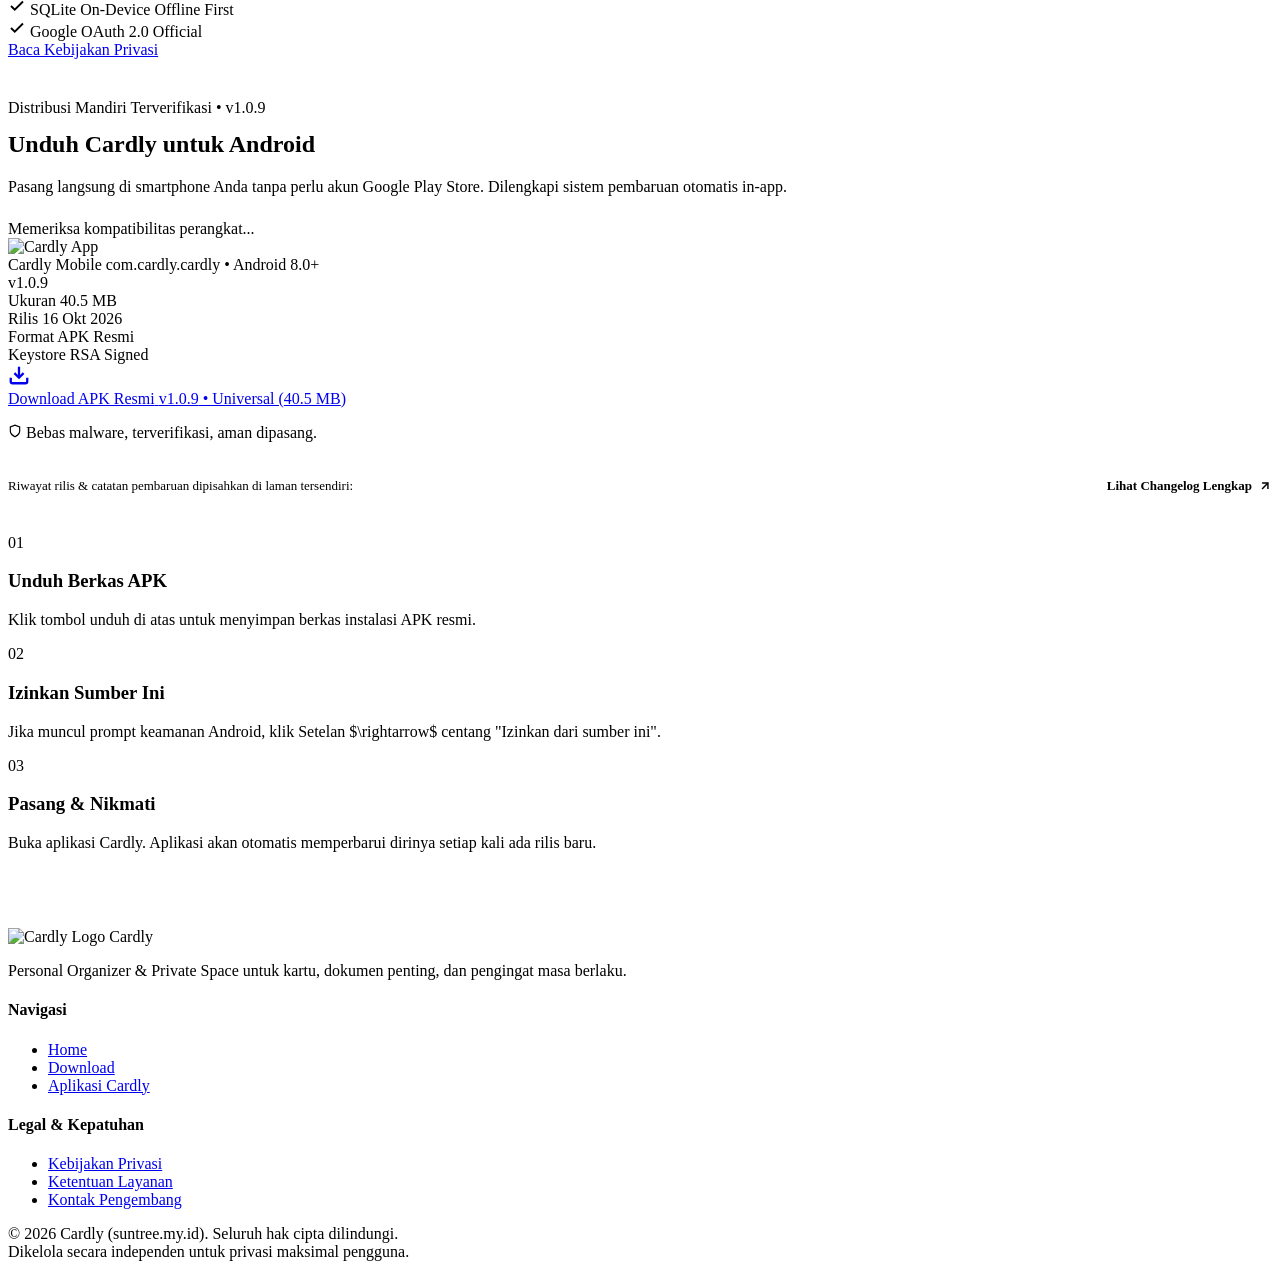
==== commit 254b3900: "fix(landing): modernize floating download toast and make hero badge responsive on mobile" ====
--- a/landing_page/index.html
+++ b/landing_page/index.html
@@ -52,7 +52,7 @@
       <div class="container">
         <div class="badge-pill">
           <span class="pulse-indicator"></span>
-          Sistem Privat Berdaulat Penuh • <span data-cardly-version>v1.0.1</span> Resmi
+          <span>Sistem Privat Berdaulat Penuh • <span data-cardly-version>v1.0.9</span> Resmi</span>
         </div>
         <h1 class="hero-title">
           Your cards. Your documents.<br>One private space.
@@ -218,7 +218,7 @@
       <div class="download-portal-hero" style="padding: 0;">
         <div class="badge-pill">
           <span class="pulse-indicator"></span>
-          Distribusi Mandiri Terverifikasi • <span data-cardly-version>v1.0.9</span>
+          <span>Distribusi Mandiri Terverifikasi • <span data-cardly-version>v1.0.9</span></span>
         </div>
 
         <h2 class="section-title" style="margin-top: 14px;">
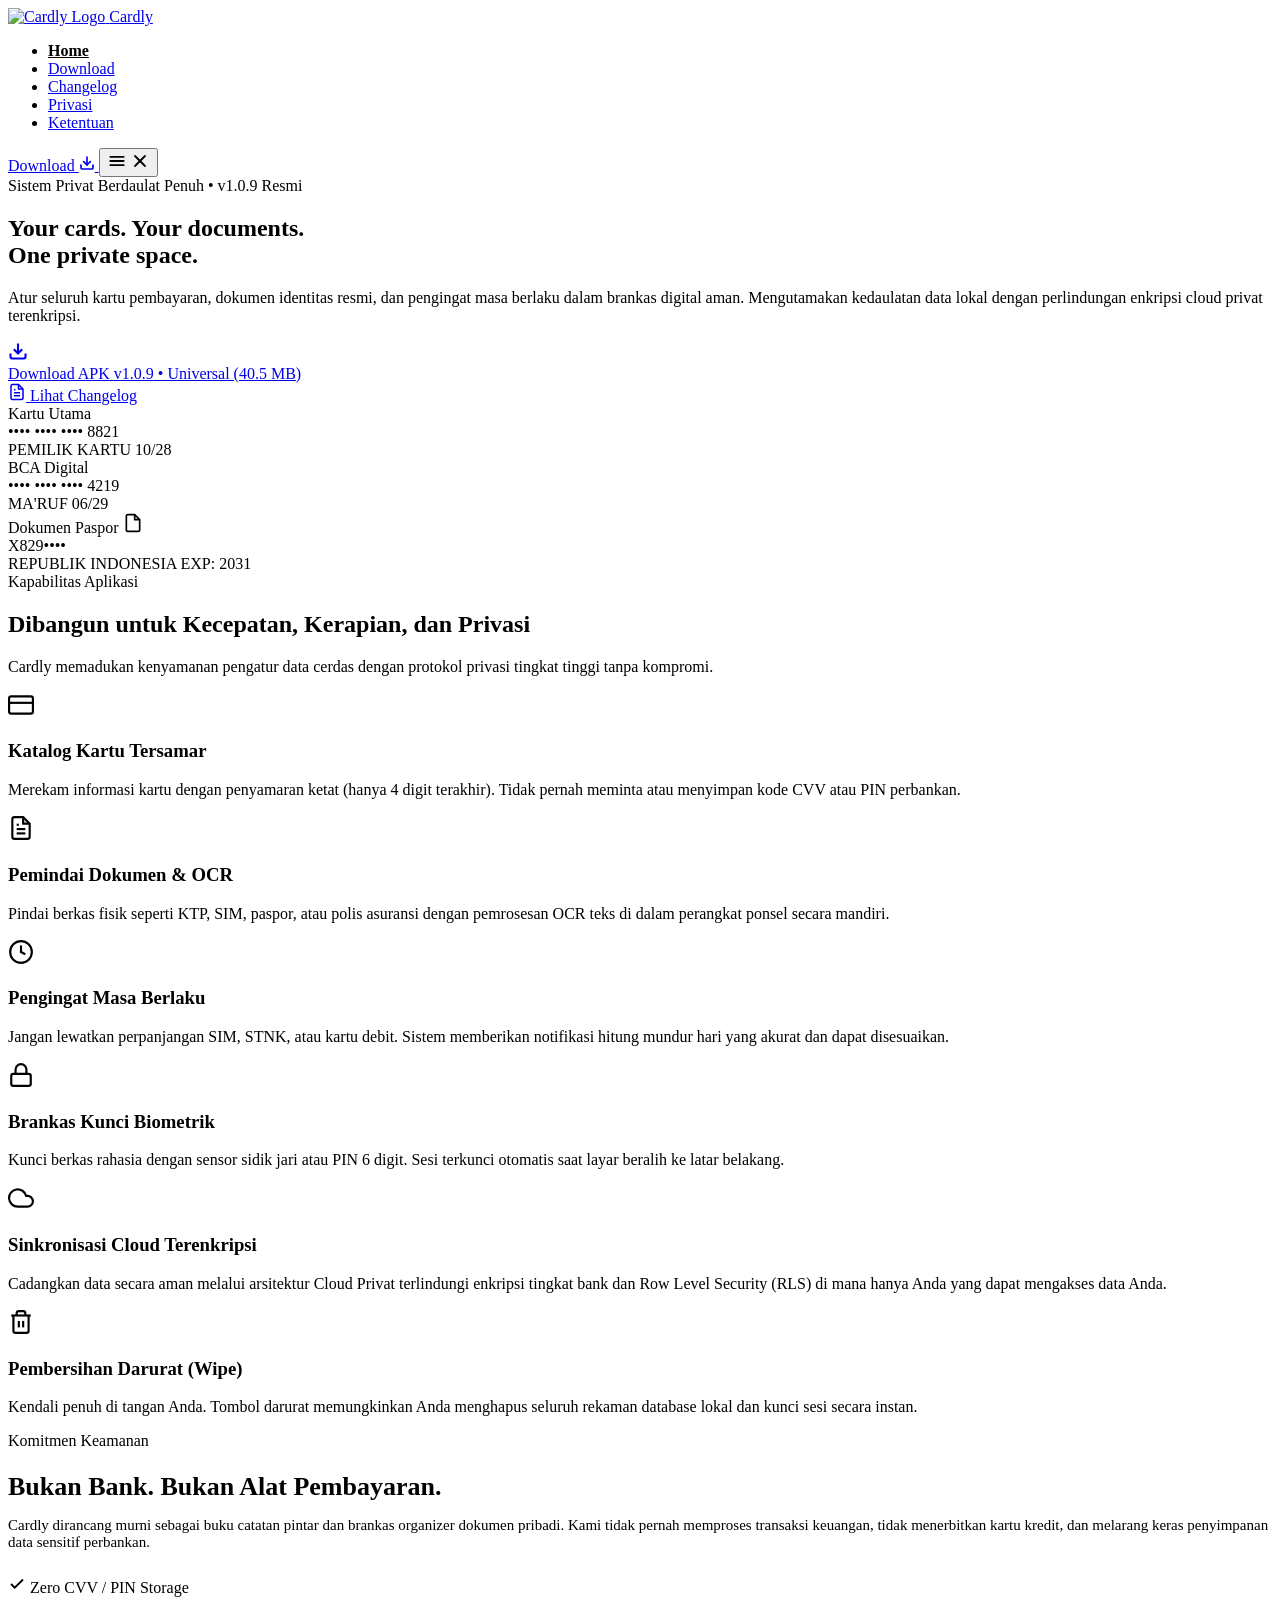
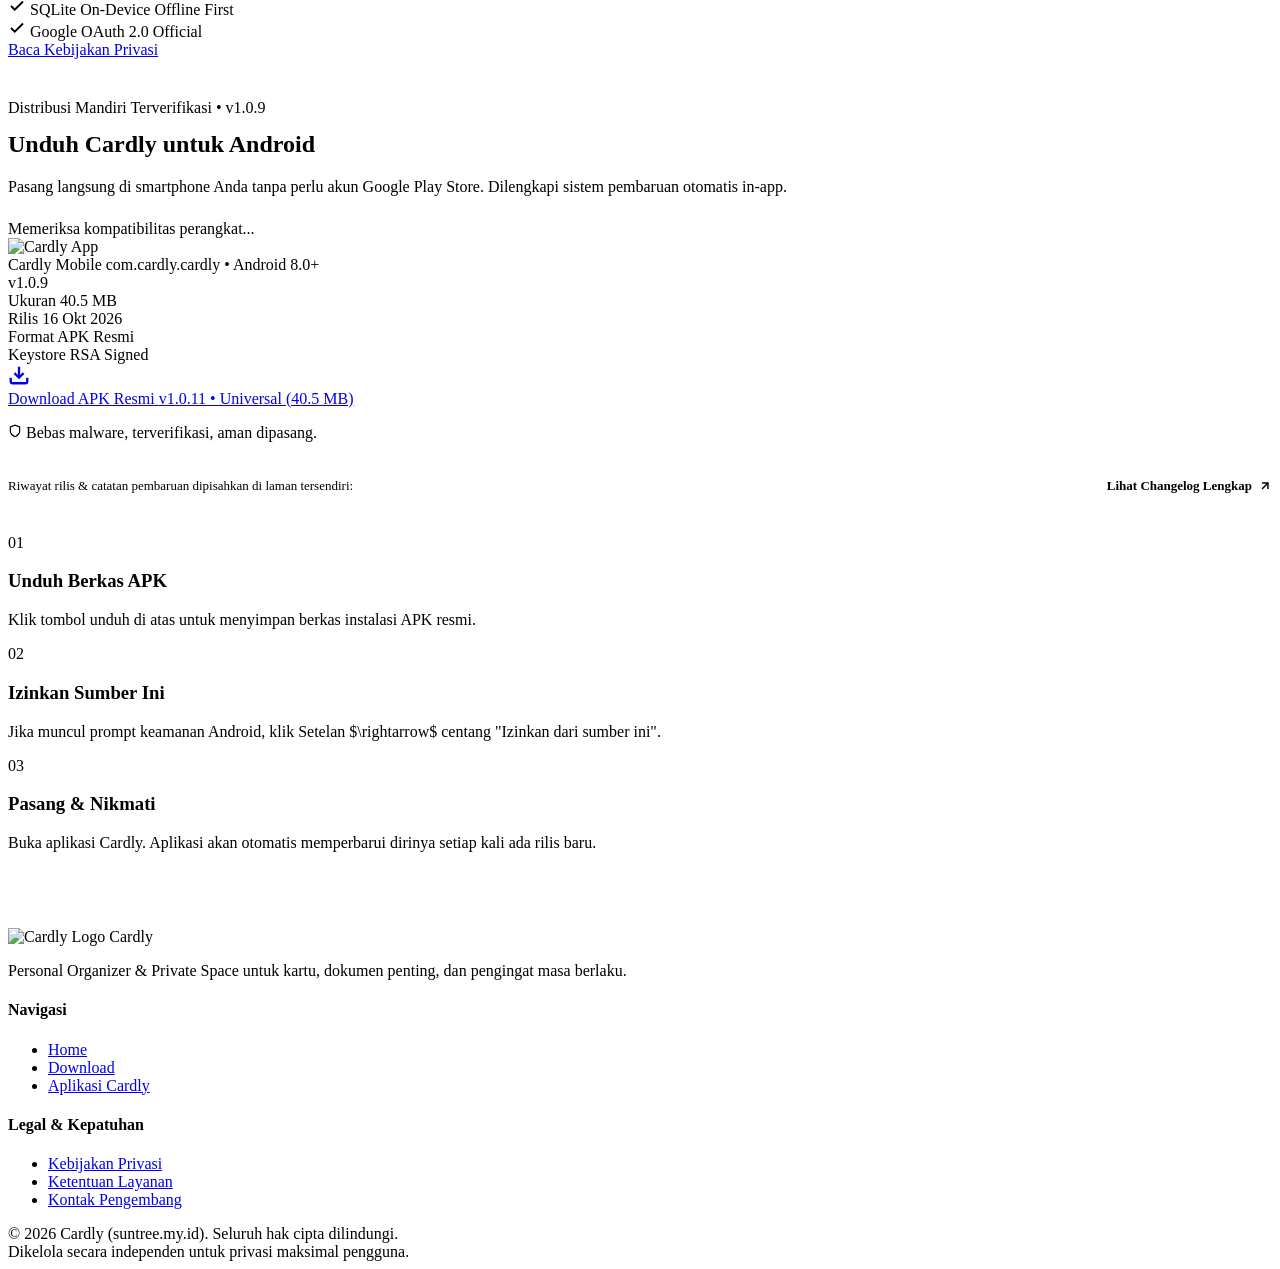
==== commit f74e974d: "feat(web): update download target to UNUGHA v1.0.11 and implement smart fallback verification" ====
--- a/landing_page/index.html
+++ b/landing_page/index.html
@@ -267,11 +267,11 @@
             </div>
 
             <div class="download-cta-block">
-              <a href="https://github.com/Mrmarc-bit/cardly_apps/releases/download/v1.0.9/cardly-release-v1.0.9.apk" class="btn-primary btn-download-giant" data-cardly-download>
+              <a href="https://github.com/UNUGHA-Informatika-26/cardly_apps/releases/download/v1.0.11/cardly-release-v1.0.11.apk" class="btn-primary btn-download-giant" data-cardly-download>
                 <svg width="22" height="22" viewBox="0 0 24 24" fill="none" stroke="currentColor" stroke-width="2.5"><path d="M21 15v4a2 2 0 0 1-2 2H5a2 2 0 0 1-2-2v-4"/><polyline points="7 10 12 15 17 10"/><line x1="12" y1="15" x2="12" y2="3"/></svg>
                 <div class="btn-label-wrap">
                   <span class="btn-title">Download APK Resmi</span>
-                  <span class="btn-meta"><span data-cardly-version>v1.0.9</span> • Universal (<span data-cardly-size>40.5 MB</span>)</span>
+                  <span class="btn-meta"><span data-cardly-version>v1.0.11</span> • Universal (<span data-cardly-size>40.5 MB</span>)</span>
                 </div>
               </a>
               <p class="download-safety-notice">
